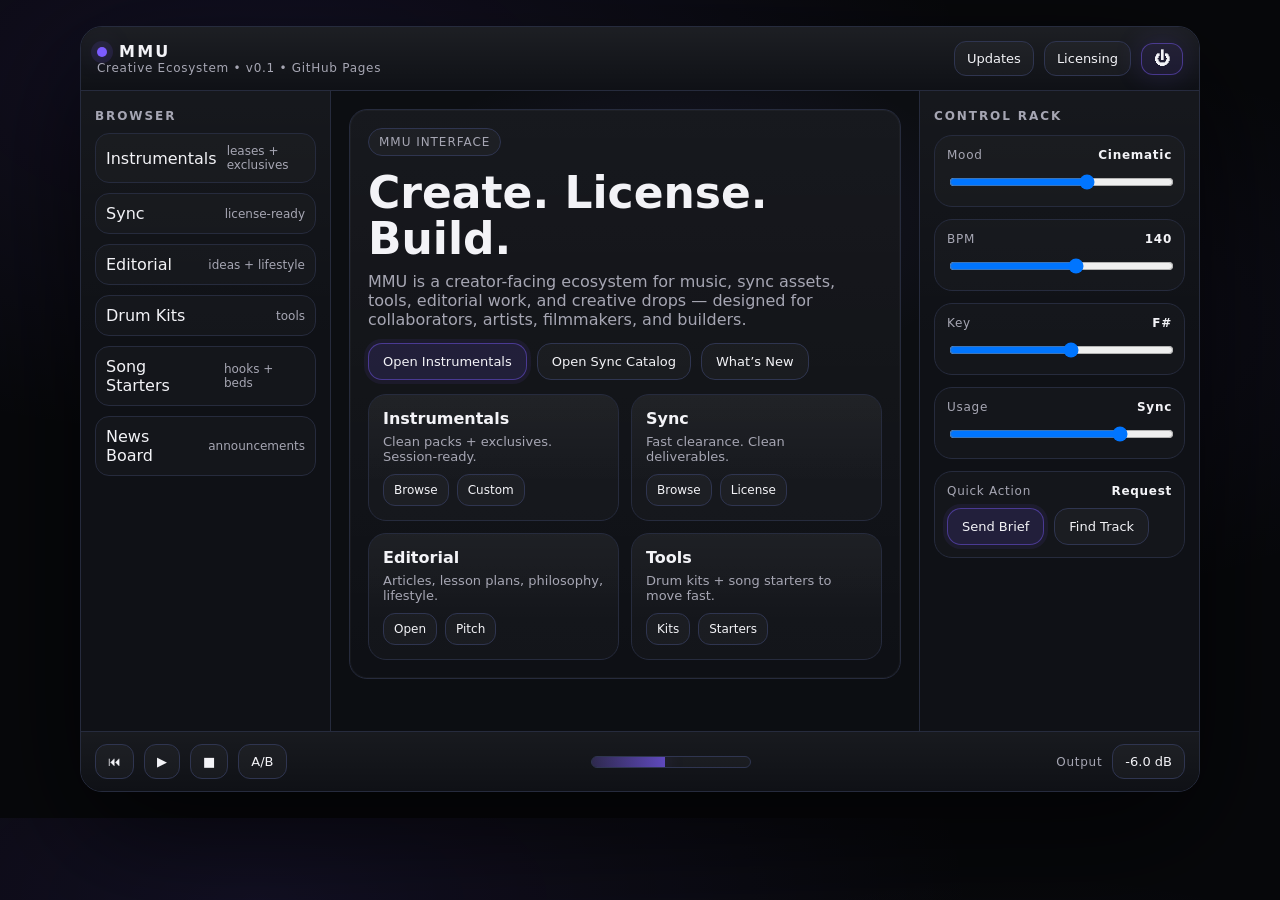
==== index.html @ 358586e0 "Update index.html" ====
<!doctype html>
<html lang="en">
<head>
  <meta charset="utf-8" />
  <meta name="viewport" content="width=device-width, initial-scale=1" />
  <title>MMU — Creative Ecosystem</title>
  <meta name="description" content="MMU: instrumentals, sync-ready assets, editorial, drum kits, song starters, and a live news board." />
  <link rel="stylesheet" href="assets/styles.css?v=2" />
</head>

<body>
  <div class="vst">
    <!-- PLUGIN TOP BAR -->
    <div class="vst-top">
      <div>
        <div class="vst-brand"><span class="dot"></span><span>MMU</span></div>
        <div class="vst-meta">Creative Ecosystem • v0.1 • GitHub Pages</div>
      </div>

      <div class="vst-buttons">
        <a class="vst-btn" href="news.html">Updates</a>
        <a class="vst-btn" href="contact.html">Licensing</a>
        <div class="power">⏻</div>
      </div>
    </div>

    <div class="vst-body">
      <!-- LEFT: PRESET BROWSER -->
      <aside class="browser">
        <h4>Browser</h4>

        <a class="preset" href="instrumentals.html">
          <div>Instrumentals</div><small>leases + exclusives</small>
        </a>

        <a class="preset" href="sync.html">
          <div>Sync</div><small>license-ready</small>
        </a>

        <a class="preset" href="books.html">
          <div>Editorial</div><small>ideas + lifestyle</small>
        </a>

        <a class="preset" href="kits.html">
          <div>Drum Kits</div><small>tools</small>
        </a>

        <a class="preset" href="starters.html">
          <div>Song Starters</div><small>hooks + beds</small>
        </a>

        <a class="preset" href="news.html">
          <div>News Board</div><small>announcements</small>
        </a>
      </aside>

      <!-- CENTER: DISPLAY -->
      <main class="display">
        <div class="screen">
          <div class="kicker-vst">MMU INTERFACE</div>

          <h1>Create. License. Build.</h1>
          <p>
            MMU is a creator-facing ecosystem for music, sync assets, tools, editorial work, and creative drops —
            designed for collaborators, artists, filmmakers, and builders.
          </p>

          <div class="actions">
            <a class="action primary" href="instrumentals.html">Open Instrumentals</a>
            <a class="action" href="sync.html">Open Sync Catalog</a>
            <a class="action" href="news.html">What’s New</a>
          </div>

          <div class="rack">
            <div class="module">
              <h3>Instrumentals</h3>
              <p>Clean packs + exclusives. Session-ready.</p>
              <div class="mini">
                <a href="instrumentals.html">Browse</a>
                <a href="contact.html">Custom</a>
              </div>
            </div>

            <div class="module">
              <h3>Sync</h3>
              <p>Fast clearance. Clean deliverables.</p>
              <div class="mini">
                <a href="sync.html">Browse</a>
                <a href="contact.html">License</a>
              </div>
            </div>

            <div class="module">
              <h3>Editorial</h3>
              <p>Articles, lesson plans, philosophy, lifestyle.</p>
              <div class="mini">
                <a href="books.html">Open</a>
                <a href="contact.html">Pitch</a>
              </div>
            </div>

            <div class="module">
              <h3>Tools</h3>
              <p>Drum kits + song starters to move fast.</p>
              <div class="mini">
                <a href="kits.html">Kits</a>
                <a href="starters.html">Starters</a>
              </div>
            </div>
          </div>
        </div>
      </main>

      <!-- RIGHT: CONTROL RACK -->
      <aside class="controls">
        <h4>Control Rack</h4>

        <div class="control">
          <label><span>Mood</span><span class="readout">Cinematic</span></label>
          <input type="range" min="0" max="100" value="62" />
        </div>

        <div class="control">
          <label><span>BPM</span><span class="readout">140</span></label>
          <input type="range" min="60" max="200" value="140" />
        </div>

        <div class="control">
          <label><span>Key</span><span class="readout">F#</span></label>
          <input type="range" min="0" max="11" value="6" />
        </div>

        <div class="control">
          <label><span>Usage</span><span class="readout">Sync</span></label>
          <input type="range" min="0" max="100" value="78" />
        </div>

        <div class="control">
          <label><span>Quick Action</span><span class="readout">Request</span></label>
          <div style="display:flex; gap:10px; flex-wrap:wrap;">
            <a class="action primary" href="contact.html">Send Brief</a>
            <a class="action" href="sync.html">Find Track</a>
          </div>
        </div>
      </aside>
    </div>

    <!-- TRANSPORT -->
    <div class="transport">
      <div class="left">
        <span class="vst-btn">⏮</span>
        <span class="vst-btn">▶</span>
        <span class="vst-btn">■</span>
        <span class="vst-btn">A/B</span>
      </div>

      <div class="meter"><span></span></div>

      <div class="right">
        <span class="vst-meta">Output</span>
        <span class="vst-btn">-6.0 dB</span>
      </div>
    </div>
  </div>

  <script>
    // optional: nothing required yet
  </script>
</body>
</html>
---- assets/styles.css ----
:root { --bg:#0b0b0f; --card:#12121a; --text:#f3f3f7; --muted:#a6a6b3; --line:#222235; --accent:#7c5cff; }
*{ box-sizing:border-box; }
body{ margin:0; font-family: ui-sans-serif, system-ui, -apple-system, Segoe UI, Roboto, Arial; background:var(--bg); color:var(--text); }
a{ color:inherit; text-decoration:none; }
.wrap{ max-width:1100px; margin:0 auto; padding:22px; }
.nav{ display:flex; align-items:center; justify-content:space-between; gap:16px; position:sticky; top:0; background:rgba(11,11,15,.86); backdrop-filter: blur(10px); border-bottom:1px solid var(--line); z-index:50; }
.brand{ display:flex; align-items:center; gap:12px; font-weight:800; letter-spacing:.12em; }
.brand .dot{ width:10px; height:10px; border-radius:999px; background:var(--accent); box-shadow:0 0 18px rgba(124,92,255,.6); }
.links{ display:flex; flex-wrap:wrap; gap:14px; font-size:14px; color:var(--muted); }
.links a{ padding:10px 10px; border-radius:10px; }
.links a:hover{ background:rgba(255,255,255,.06); color:var(--text); }
.hero{ padding:64px 0 26px; }
.kicker{ color:var(--muted); letter-spacing:.18em; text-transform:uppercase; font-size:12px; }
.h1{ font-size:44px; line-height:1.05; margin:12px 0 10px; }
.sub{ color:var(--muted); font-size:16px; max-width:720px; }
.grid{ display:grid; grid-template-columns:repeat(12,1fr); gap:14px; margin:22px 0 40px; }
.card{ grid-column: span 6; background:var(--card); border:1px solid var(--line); border-radius:18px; padding:18px; }
.card h3{ margin:0 0 8px; font-size:18px; }
.card p{ margin:0 0 12px; color:var(--muted); font-size:14px; }
.btns{ display:flex; gap:10px; flex-wrap:wrap; }
.btn{ display:inline-flex; align-items:center; justify-content:center; padding:10px 12px; border-radius:12px; border:1px solid var(--line); background:rgba(255,255,255,.04); font-size:14px; }
.btn.primary{ background:var(--accent); border-color:transparent; color:white; }
.btn:hover{ filter:brightness(1.05); }
.footer{ border-top:1px solid var(--line); padding:18px 0 40px; color:var(--muted); font-size:13px; }
.badge{ display:inline-flex; gap:8px; align-items:center; padding:6px 10px; border:1px solid var(--line); border-radius:999px; background:rgba(255,255,255,.03); color:var(--muted); font-size:12px; }
@media (max-width:800px){ .card{ grid-column:span 12; } .h1{ font-size:36px; } }
/* ===== MMU: NAV DOCK + INTERACTIVE CARDS (paste at bottom) ===== */

:root{
  --glass: rgba(255,255,255,.06);
  --glass2: rgba(255,255,255,.08);
  --shadow: 0 20px 60px rgba(0,0,0,.45);
}

/* Make hero feel more like a stage */
.hero{
  position: relative;
  padding: 88px 0 54px;
  background:
    radial-gradient(circle at 18% 22%, rgba(124,92,255,0.16), transparent 42%),
    radial-gradient(circle at 84% 68%, rgba(124,92,255,0.10), transparent 52%);
}

/* New top bar */
.topbar{
  position: sticky;
  top: 0;
  z-index: 80;
  background: rgba(11,11,15,.72);
  backdrop-filter: blur(12px);
  border-bottom: 1px solid var(--line);
}

.topbar-inner{
  display:flex;
  align-items:center;
  justify-content:space-between;
  gap: 12px;
  padding: 14px 22px;
  max-width: 1100px;
  margin: 0 auto;
}

.brand-title{
  display:flex;
  align-items:center;
  gap:12px;
  font-weight: 900;
  letter-spacing: .14em;
}

.brand-title small{
  letter-spacing: normal;
  font-weight: 600;
  color: var(--muted);
  margin-left: 10px;
  opacity: .9;
}

.iconbtn{
  display:none;
  align-items:center;
  justify-content:center;
  width: 40px;
  height: 40px;
  border-radius: 12px;
  border: 1px solid var(--line);
  background: rgba(255,255,255,.04);
  cursor: pointer;
}

/* Nav dock (pills) */
.navdock{
  display:flex;
  gap: 10px;
  flex-wrap: wrap;
  align-items: center;
  justify-content: center;
  padding: 12px 22px 16px;
  max-width: 1100px;
  margin: 0 auto;
}

.pill{
  display:inline-flex;
  align-items:center;
  gap:10px;
  padding: 10px 14px;
  border-radius: 999px;
  border: 1px solid var(--line);
  background: rgba(255,255,255,.03);
  color: var(--muted);
  font-size: 14px;
  transition: transform .18s ease, filter .18s ease, background .18s ease, color .18s ease;
  user-select:none;
}

.pill:hover{
  transform: translateY(-1px);
  filter: brightness(1.06);
  background: rgba(255,255,255,.06);
  color: var(--text);
}

.pill.active{
  background: rgba(124,92,255,.18);
  border-color: rgba(124,92,255,.35);
  color: var(--text);
}

/* Mobile drawer */
.drawer{
  display:none;
  position: fixed;
  inset: 0;
  background: rgba(0,0,0,.55);
  z-index: 200;
}

.drawer-panel{
  position:absolute;
  right: 0;
  top: 0;
  height: 100%;
  width: min(420px, 88vw);
  background: rgba(11,11,15,.96);
  border-left: 1px solid var(--line);
  box-shadow: var(--shadow);
  padding: 18px;
  transform: translateX(110%);
  transition: transform .22s ease;
}

.drawer.open .drawer-panel{ transform: translateX(0); }

.drawer h3{ margin: 8px 0 12px; }
.drawer a{
  display:flex;
  align-items:center;
  justify-content:space-between;
  padding: 12px 12px;
  border-radius: 14px;
  border: 1px solid var(--line);
  background: rgba(255,255,255,.03);
  margin-bottom: 10px;
  color: var(--text);
}
.drawer a span{ color: var(--muted); font-size: 13px; }

/* Interactive cards */
.card{
  position: relative;
  overflow: hidden;
  transition: transform .18s ease, border-color .18s ease, filter .18s ease;
}

.card::before{
  content:"";
  position:absolute;
  inset:-2px;
  background: radial-gradient(circle at 20% 20%, rgba(124,92,255,.26), transparent 40%),
              radial-gradient(circle at 80% 70%, rgba(124,92,255,.12), transparent 52%);
  opacity: 0;
  transition: opacity .18s ease;
  pointer-events:none;
}

.card:hover{
  transform: translateY(-4px);
  filter: brightness(1.02);
  border-color: rgba(124,92,255,.22);
}

.card:hover::before{ opacity: 1; }

.card .card-top{
  display:flex;
  align-items:flex-start;
  justify-content:space-between;
  gap: 10px;
}

.chip{
  display:inline-flex;
  align-items:center;
  gap:8px;
  padding: 6px 10px;
  border-radius: 999px;
  border: 1px solid var(--line);
  background: rgba(255,255,255,.03);
  color: var(--muted);
  font-size: 12px;
}

/* Expandable content inside cards */
.more{
  max-height: 0;
  overflow: hidden;
  transition: max-height .22s ease;
}

.card.expanded .more{
  max-height: 240px;
  margin-top: 10px;
}

.more p{ margin: 0 0 12px; color: var(--muted); font-size: 14px; }

/* Click hint */
.card .hint{
  color: var(--muted);
  font-size: 12px;
  margin-top: 6px;
  opacity: .9;
}

/* Make nav responsive */
@media (max-width: 860px){
  .navdock{ display:none; }
  .iconbtn{ display:inline-flex; }
  .drawer{ display:block; }
}
/* ===== MMU VST THEME ===== */
:root{
  --panel:#0f1116;
  --panel2:#0c0e12;
  --steel:#141826;
  --stroke:#262b3d;
  --stroke2:#2f3550;
  --glow: rgba(124,92,255,.35);
  --led: #7c5cff;
  --text:#f3f3f7;
  --muted:#a6a6b3;
}

/* Replace the old "site" feel with plugin feel */
body{
  background: radial-gradient(1200px 600px at 20% 10%, rgba(124,92,255,.10), transparent 60%),
              radial-gradient(900px 500px at 80% 40%, rgba(124,92,255,.06), transparent 55%),
              #07080b;
  color: var(--text);
}

/* VST frame */
.vst{
  max-width: 1120px;
  margin: 26px auto;
  border: 1px solid var(--stroke);
  border-radius: 22px;
  background: linear-gradient(180deg, rgba(255,255,255,.03), transparent 60%) , var(--panel2);
  box-shadow: 0 40px 120px rgba(0,0,0,.65);
  overflow: hidden;
}

/* Top plugin bar */
.vst-top{
  display:flex;
  align-items:center;
  justify-content:space-between;
  gap:14px;
  padding: 14px 16px;
  background: linear-gradient(180deg, rgba(255,255,255,.06), rgba(255,255,255,0)) , var(--panel);
  border-bottom: 1px solid var(--stroke);
}

.vst-brand{
  display:flex;
  align-items:center;
  gap:12px;
  font-weight: 900;
  letter-spacing: .14em;
}
.vst-brand .dot{
  width:10px;height:10px;border-radius:999px;
  background: var(--led);
  box-shadow: 0 0 0 6px rgba(124,92,255,.12), 0 0 26px rgba(124,92,255,.35);
}
.vst-meta{
  color: var(--muted);
  font-size: 12px;
  letter-spacing: .06em;
}

.vst-buttons{
  display:flex; gap:10px; align-items:center;
}
.vst-btn{
  border: 1px solid var(--stroke2);
  background: rgba(255,255,255,.03);
  color: var(--text);
  padding: 9px 12px;
  border-radius: 12px;
  font-size: 13px;
  cursor: pointer;
  user-select:none;
}
.vst-btn:hover{ filter: brightness(1.08); }

.power{
  width: 42px; height: 32px;
  border-radius: 12px;
  border: 1px solid rgba(124,92,255,.45);
  background: rgba(124,92,255,.10);
  box-shadow: 0 0 28px rgba(124,92,255,.18);
  display:flex; align-items:center; justify-content:center;
  font-weight: 900;
}

/* Layout */
.vst-body{
  display:grid;
  grid-template-columns: 250px 1fr 280px;
  min-height: 640px;
}

/* Left preset browser */
.browser{
  background: linear-gradient(180deg, rgba(255,255,255,.03), transparent 40%), var(--panel);
  border-right: 1px solid var(--stroke);
  padding: 14px;
}
.browser h4{
  margin: 4px 0 10px;
  font-size: 12px;
  letter-spacing: .16em;
  text-transform: uppercase;
  color: var(--muted);
}
.preset{
  display:flex;
  align-items:center;
  justify-content:space-between;
  gap:10px;
  padding: 10px 10px;
  border-radius: 14px;
  border: 1px solid var(--stroke);
  background: rgba(255,255,255,.02);
  color: var(--text);
  margin-bottom: 10px;
}
.preset:hover{
  border-color: rgba(124,92,255,.30);
  box-shadow: 0 0 0 4px rgba(124,92,255,.08);
}
.preset small{ color: var(--muted); font-size: 12px; }

/* Center display */
.display{
  padding: 18px 18px 8px;
  background:
    radial-gradient(500px 280px at 60% 20%, rgba(124,92,255,.10), transparent 60%),
    var(--panel2);
}
.screen{
  border: 1px solid var(--stroke);
  border-radius: 18px;
  background: linear-gradient(180deg, rgba(255,255,255,.05), rgba(255,255,255,.01)) , #0b0d12;
  padding: 18px;
  box-shadow: inset 0 0 0 1px rgba(255,255,255,.03);
}
.kicker-vst{
  display:inline-flex;
  align-items:center;
  gap:10px;
  padding: 6px 10px;
  border-radius: 999px;
  border: 1px solid var(--stroke2);
  background: rgba(255,255,255,.03);
  color: var(--muted);
  font-size: 12px;
  letter-spacing: .08em;
  text-transform: uppercase;
}
.screen h1{
  margin: 14px 0 10px;
  font-size: 44px;
  line-height: 1.05;
}
.screen p{
  margin: 0 0 14px;
  color: var(--muted);
  max-width: 60ch;
}
.actions{
  display:flex; gap:10px; flex-wrap:wrap;
}
.action{
  display:inline-flex;
  align-items:center;
  gap:10px;
  padding: 10px 14px;
  border-radius: 14px;
  border: 1px solid var(--stroke2);
  background: rgba(255,255,255,.03);
  color: var(--text);
  font-size: 13px;
}
.action.primary{
  border-color: rgba(124,92,255,.45);
  background: rgba(124,92,255,.14);
  box-shadow: 0 0 0 4px rgba(124,92,255,.08);
}
.action:hover{ filter: brightness(1.08); }

/* Module rack (replaces old cards) */
.rack{
  display:grid;
  grid-template-columns: 1fr 1fr;
  gap: 12px;
  margin-top: 14px;
}
.module{
  border: 1px solid var(--stroke);
  border-radius: 18px;
  padding: 14px;
  background: linear-gradient(180deg, rgba(255,255,255,.04), transparent 70%), rgba(255,255,255,.02);
  transition: transform .16s ease, border-color .16s ease;
}
.module:hover{
  transform: translateY(-2px);
  border-color: rgba(124,92,255,.28);
}
.module h3{ margin:0 0 6px; font-size: 16px; }
.module p{ margin:0 0 10px; color: var(--muted); font-size: 13px; }
.module .mini{
  display:flex; gap:8px; flex-wrap:wrap;
}
.mini a{
  padding: 8px 10px;
  border-radius: 12px;
  border: 1px solid var(--stroke2);
  background: rgba(255,255,255,.03);
  color: var(--text);
  font-size: 12px;
}

/* Right control rack */
.controls{
  background: linear-gradient(180deg, rgba(255,255,255,.03), transparent 40%), var(--panel);
  border-left: 1px solid var(--stroke);
  padding: 14px;
}
.controls h4{
  margin: 4px 0 12px;
  font-size: 12px;
  letter-spacing: .16em;
  text-transform: uppercase;
  color: var(--muted);
}
.control{
  border: 1px solid var(--stroke);
  background: rgba(255,255,255,.02);
  border-radius: 18px;
  padding: 12px;
  margin-bottom: 12px;
}
.control label{
  display:flex;
  justify-content:space-between;
  align-items:center;
  gap:10px;
  color: var(--muted);
  font-size: 12px;
  letter-spacing: .06em;
  margin-bottom: 10px;
}
.control input[type="range"]{
  width: 100%;
}
.readout{
  color: var(--text);
  font-weight: 800;
}

/* Bottom transport */
.transport{
  display:flex;
  align-items:center;
  justify-content:space-between;
  gap:12px;
  padding: 12px 14px;
  border-top: 1px solid var(--stroke);
  background: linear-gradient(180deg, rgba(255,255,255,.04), rgba(255,255,255,0)), var(--panel);
}
.transport .left,
.transport .right{
  display:flex; gap:10px; align-items:center;
}
.meter{
  width: 160px;
  height: 12px;
  border-radius: 999px;
  border: 1px solid var(--stroke2);
  background: rgba(255,255,255,.03);
  overflow:hidden;
}
.meter > span{
  display:block;
  height:100%;
  width: 46%;
  background: linear-gradient(90deg, rgba(124,92,255,.2), rgba(124,92,255,.7));
  box-shadow: 0 0 20px rgba(124,92,255,.25);
  animation: meterPulse 2.2s ease-in-out infinite;
}
@keyframes meterPulse{
  0%,100%{ width: 30%; opacity:.75; }
  50%{ width: 68%; opacity:1; }
}

/* Mobile */
@media (max-width: 980px){
  .vst-body{ grid-template-columns: 1fr; }
  .browser{ border-right:none; border-bottom:1px solid var(--stroke); }
  .controls{ border-left:none; border-top:1px solid var(--stroke); }
  .rack{ grid-template-columns: 1fr; }
  .screen h1{ font-size: 34px; }
}
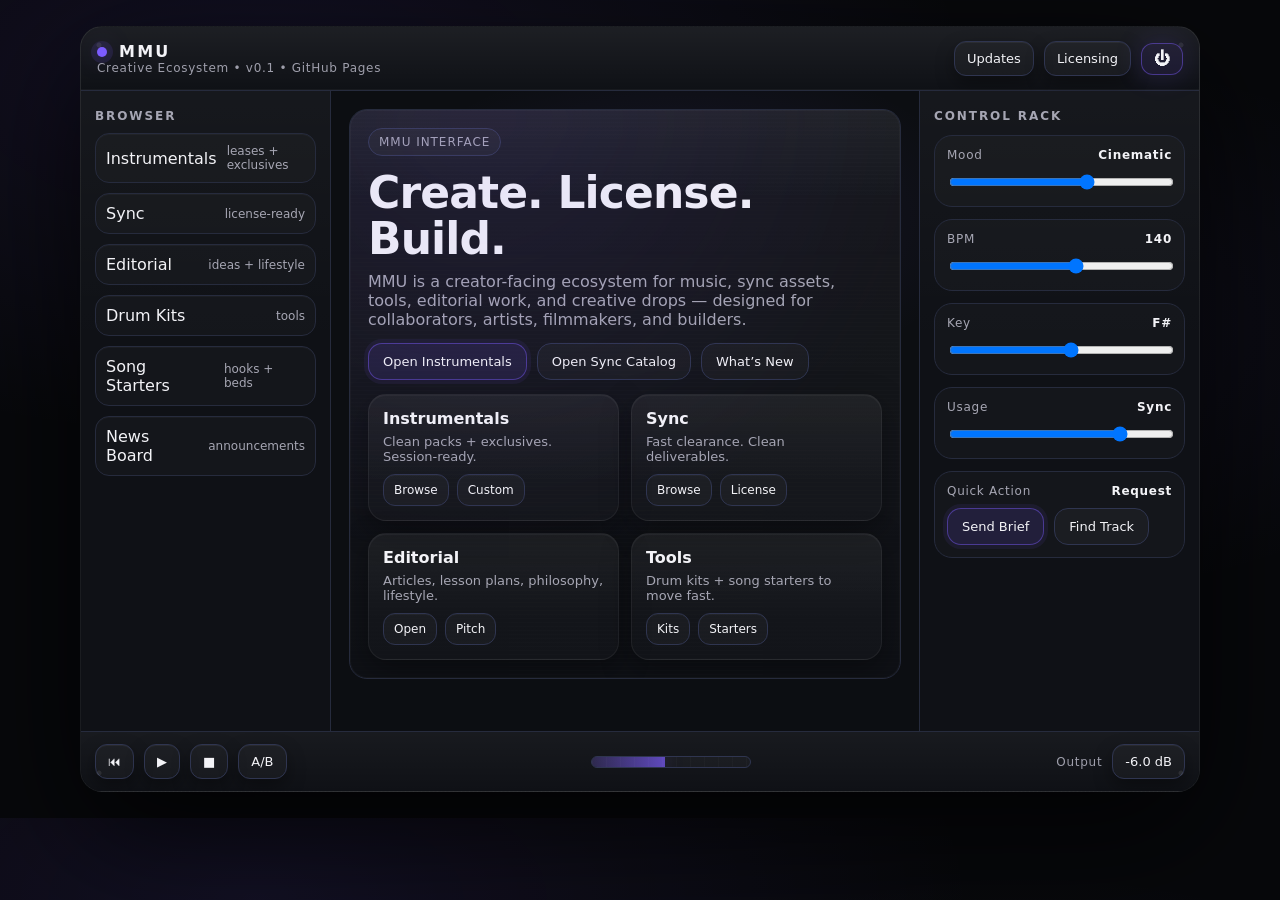
==== commit 4654e418: "Update index.html" ====
--- a/index.html
+++ b/index.html
@@ -5,7 +5,7 @@
   <meta name="viewport" content="width=device-width, initial-scale=1" />
   <title>MMU — Creative Ecosystem</title>
   <meta name="description" content="MMU: instrumentals, sync-ready assets, editorial, drum kits, song starters, and a live news board." />
-  <link rel="stylesheet" href="assets/styles.css?v=2" />
+ <link rel="stylesheet" href="assets/styles.css?v=3" />
 </head>
 
 <body>
--- a/assets/styles.css
+++ b/assets/styles.css
@@ -535,3 +535,120 @@
   .rack{ grid-template-columns: 1fr; }
   .screen h1{ font-size: 34px; }
 }
+/* ===== VST REALISM UPGRADE ===== */
+
+/* Subtle brushed/painted metal noise using layered gradients (no images) */
+.vst{
+  background:
+    linear-gradient(180deg, rgba(255,255,255,.06), rgba(255,255,255,0) 40%),
+    radial-gradient(1400px 800px at 50% 0%, rgba(255,255,255,.05), transparent 55%),
+    repeating-linear-gradient(90deg, rgba(255,255,255,.02) 0 1px, rgba(0,0,0,0) 1px 4px),
+    var(--panel2);
+  border: 1px solid rgba(255,255,255,.06);
+  box-shadow:
+    0 40px 120px rgba(0,0,0,.70),
+    inset 0 1px 0 rgba(255,255,255,.06);
+}
+
+/* Add “screws” to corners */
+.vst::before{
+  content:"";
+  position:absolute;
+  inset: 0;
+  pointer-events:none;
+  background:
+    radial-gradient(circle at 18px 18px, rgba(255,255,255,.25) 0 2px, rgba(0,0,0,0) 3px),
+    radial-gradient(circle at calc(100% - 18px) 18px, rgba(255,255,255,.25) 0 2px, rgba(0,0,0,0) 3px),
+    radial-gradient(circle at 18px calc(100% - 18px), rgba(255,255,255,.25) 0 2px, rgba(0,0,0,0) 3px),
+    radial-gradient(circle at calc(100% - 18px) calc(100% - 18px), rgba(255,255,255,.25) 0 2px, rgba(0,0,0,0) 3px);
+  opacity:.35;
+}
+.vst{ position:relative; }
+
+/* Top bar feels like hardware */
+.vst-top{
+  box-shadow: inset 0 -1px 0 rgba(255,255,255,.04);
+}
+.power{
+  position: relative;
+}
+.power::after{
+  content:"";
+  position:absolute;
+  inset: -6px;
+  border-radius: 14px;
+  background: radial-gradient(circle, rgba(124,92,255,.20), transparent 60%);
+  filter: blur(10px);
+  opacity:.9;
+  z-index:-1;
+}
+
+/* Preset browser: make items feel like a real browser list */
+.preset{
+  box-shadow: inset 0 1px 0 rgba(255,255,255,.03);
+}
+.preset:active{ transform: translateY(1px); }
+
+/* Screen glass + scanline vibe */
+.screen{
+  position: relative;
+  overflow:hidden;
+}
+.screen::before{
+  content:"";
+  position:absolute;
+  inset:0;
+  pointer-events:none;
+  background:
+    linear-gradient(180deg, rgba(255,255,255,.08), rgba(255,255,255,0) 18%),
+    repeating-linear-gradient(180deg, rgba(255,255,255,.015) 0 1px, rgba(0,0,0,0) 1px 4px);
+  opacity:.55;
+}
+.screen::after{
+  content:"";
+  position:absolute;
+  inset:-80px;
+  pointer-events:none;
+  background: radial-gradient(circle at 30% 10%, rgba(124,92,255,.20), transparent 55%);
+  filter: blur(40px);
+  opacity:.55;
+}
+
+/* Module units like rack hardware */
+.module{
+  border: 1px solid rgba(255,255,255,.06);
+  box-shadow:
+    inset 0 1px 0 rgba(255,255,255,.04),
+    0 10px 30px rgba(0,0,0,.35);
+}
+.module .mini a{
+  box-shadow: inset 0 1px 0 rgba(255,255,255,.03);
+}
+.module .mini a:hover{
+  border-color: rgba(124,92,255,.35);
+}
+
+/* Transport buttons: more tactile */
+.vst-btn{
+  box-shadow:
+    inset 0 1px 0 rgba(255,255,255,.05),
+    0 8px 18px rgba(0,0,0,.35);
+}
+.vst-btn:active{ transform: translateY(1px); }
+
+/* Meter: add ticks */
+.meter{
+  position:relative;
+}
+.meter::before{
+  content:"";
+  position:absolute;
+  inset:0;
+  background: repeating-linear-gradient(90deg, rgba(255,255,255,.10) 0 1px, rgba(0,0,0,0) 1px 14px);
+  opacity:.20;
+  pointer-events:none;
+}
+
+/* Make the whole thing feel “UI crisp” */
+.screen h1{ letter-spacing: -0.02em; }
+.vst-meta{ opacity:.95; }
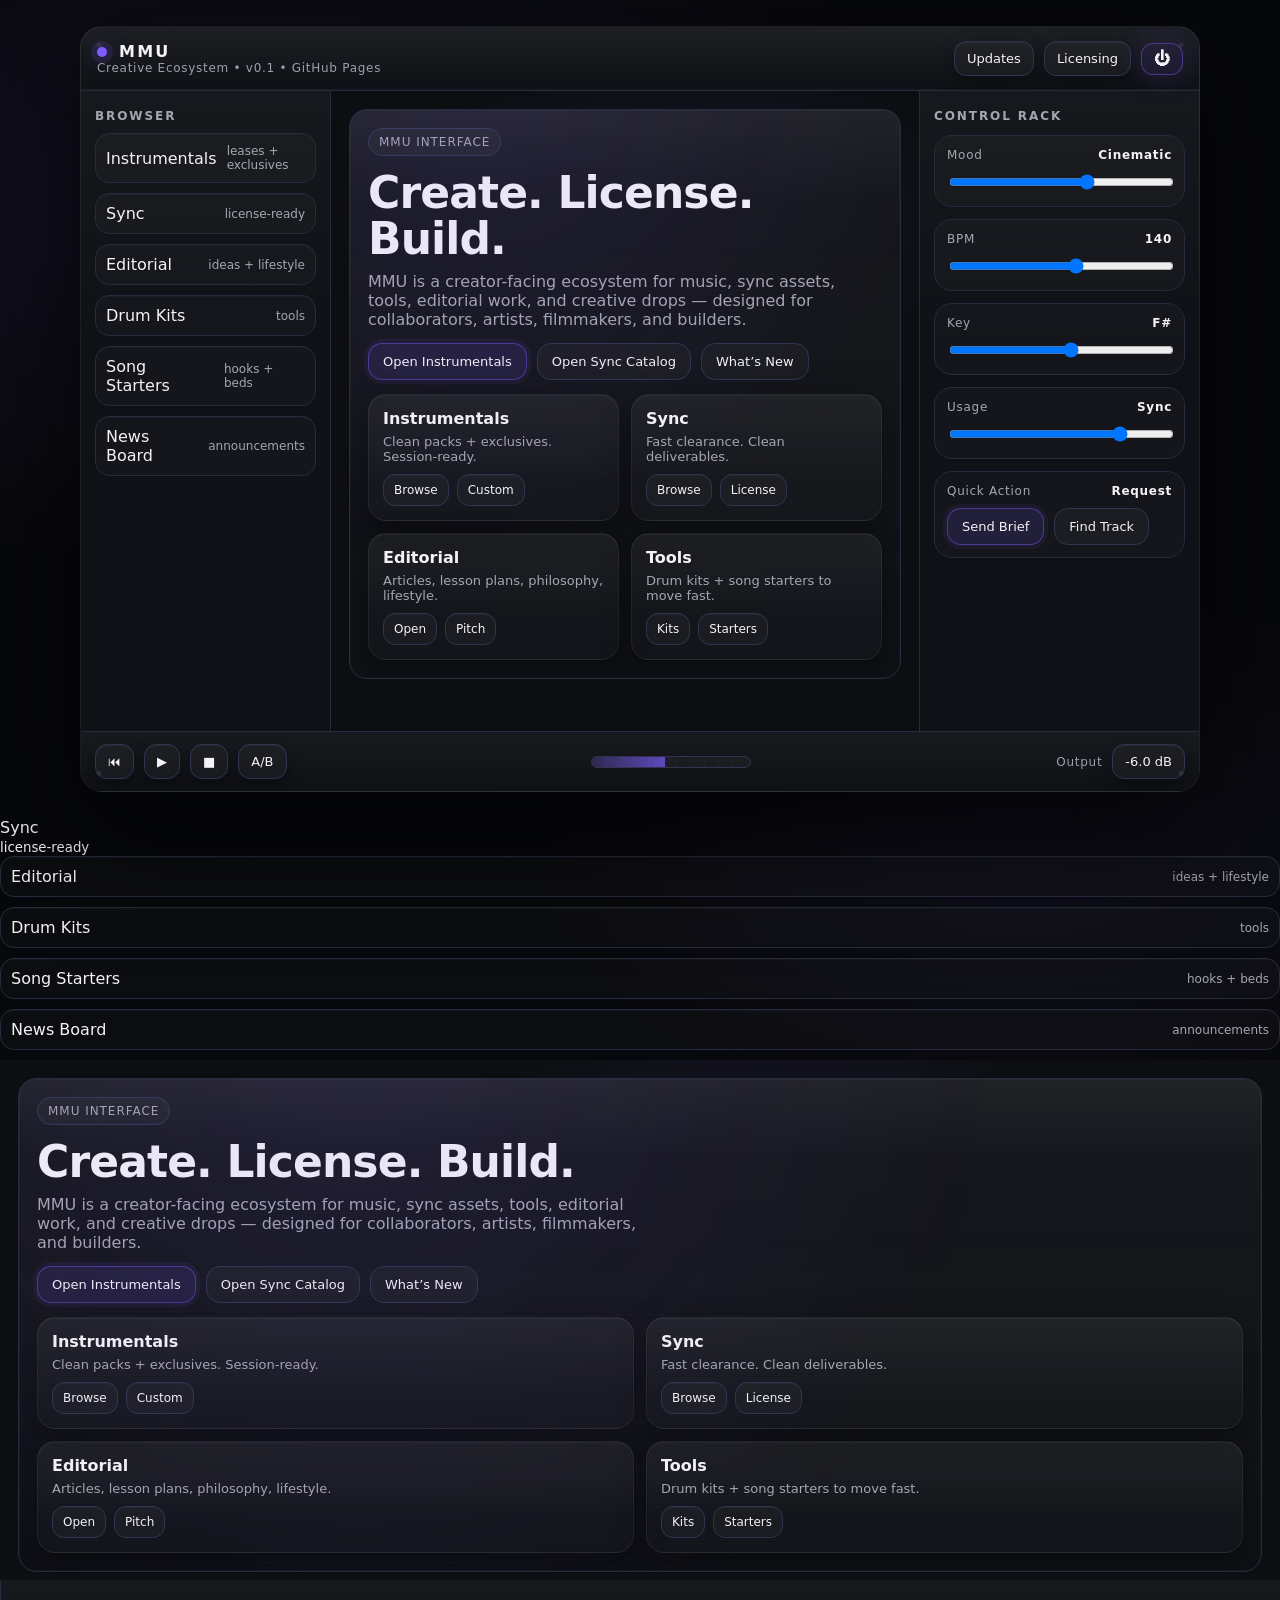
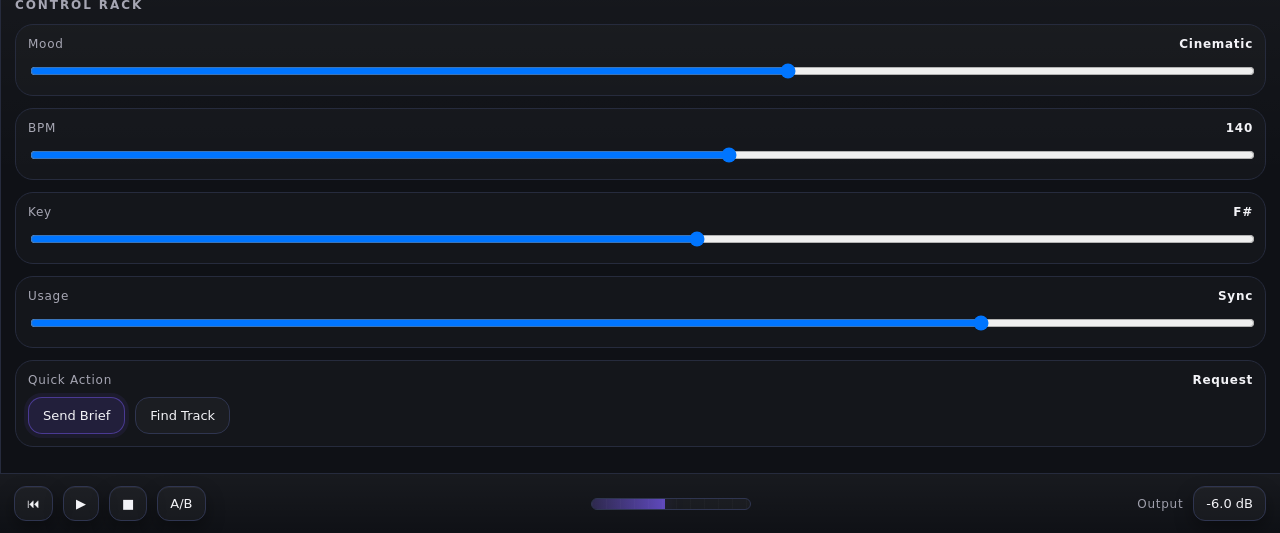
==== commit f0d432ff: "Update index.html" ====
--- a/index.html
+++ b/index.html
@@ -5,7 +5,7 @@
   <meta name="viewport" content="width=device-width, initial-scale=1" />
   <title>MMU — Creative Ecosystem</title>
   <meta name="description" content="MMU: instrumentals, sync-ready assets, editorial, drum kits, song starters, and a live news board." />
- <link rel="stylesheet" href="assets/styles.css?v=3" />
+  <link rel="stylesheet" href="assets/styles.css?v=4" />
 </head>
 
 <body>
@@ -20,7 +20,7 @@
       <div class="vst-buttons">
         <a class="vst-btn" href="news.html">Updates</a>
         <a class="vst-btn" href="contact.html">Licensing</a>
-        <div class="power">⏻</div>
+        <div class="power" title="Power">⏻</div>
       </div>
     </div>
 
@@ -162,6 +162,135 @@
       </div>
     </div>
   </div>
+</body>
+</html>          <div>Sync</div><small>license-ready</small>
+        </a>
+
+        <a class="preset" href="books.html">
+          <div>Editorial</div><small>ideas + lifestyle</small>
+        </a>
+
+        <a class="preset" href="kits.html">
+          <div>Drum Kits</div><small>tools</small>
+        </a>
+
+        <a class="preset" href="starters.html">
+          <div>Song Starters</div><small>hooks + beds</small>
+        </a>
+
+        <a class="preset" href="news.html">
+          <div>News Board</div><small>announcements</small>
+        </a>
+      </aside>
+
+      <!-- CENTER: DISPLAY -->
+      <main class="display">
+        <div class="screen">
+          <div class="kicker-vst">MMU INTERFACE</div>
+
+          <h1>Create. License. Build.</h1>
+          <p>
+            MMU is a creator-facing ecosystem for music, sync assets, tools, editorial work, and creative drops —
+            designed for collaborators, artists, filmmakers, and builders.
+          </p>
+
+          <div class="actions">
+            <a class="action primary" href="instrumentals.html">Open Instrumentals</a>
+            <a class="action" href="sync.html">Open Sync Catalog</a>
+            <a class="action" href="news.html">What’s New</a>
+          </div>
+
+          <div class="rack">
+            <div class="module">
+              <h3>Instrumentals</h3>
+              <p>Clean packs + exclusives. Session-ready.</p>
+              <div class="mini">
+                <a href="instrumentals.html">Browse</a>
+                <a href="contact.html">Custom</a>
+              </div>
+            </div>
+
+            <div class="module">
+              <h3>Sync</h3>
+              <p>Fast clearance. Clean deliverables.</p>
+              <div class="mini">
+                <a href="sync.html">Browse</a>
+                <a href="contact.html">License</a>
+              </div>
+            </div>
+
+            <div class="module">
+              <h3>Editorial</h3>
+              <p>Articles, lesson plans, philosophy, lifestyle.</p>
+              <div class="mini">
+                <a href="books.html">Open</a>
+                <a href="contact.html">Pitch</a>
+              </div>
+            </div>
+
+            <div class="module">
+              <h3>Tools</h3>
+              <p>Drum kits + song starters to move fast.</p>
+              <div class="mini">
+                <a href="kits.html">Kits</a>
+                <a href="starters.html">Starters</a>
+              </div>
+            </div>
+          </div>
+        </div>
+      </main>
+
+      <!-- RIGHT: CONTROL RACK -->
+      <aside class="controls">
+        <h4>Control Rack</h4>
+
+        <div class="control">
+          <label><span>Mood</span><span class="readout">Cinematic</span></label>
+          <input type="range" min="0" max="100" value="62" />
+        </div>
+
+        <div class="control">
+          <label><span>BPM</span><span class="readout">140</span></label>
+          <input type="range" min="60" max="200" value="140" />
+        </div>
+
+        <div class="control">
+          <label><span>Key</span><span class="readout">F#</span></label>
+          <input type="range" min="0" max="11" value="6" />
+        </div>
+
+        <div class="control">
+          <label><span>Usage</span><span class="readout">Sync</span></label>
+          <input type="range" min="0" max="100" value="78" />
+        </div>
+
+        <div class="control">
+          <label><span>Quick Action</span><span class="readout">Request</span></label>
+          <div style="display:flex; gap:10px; flex-wrap:wrap;">
+            <a class="action primary" href="contact.html">Send Brief</a>
+            <a class="action" href="sync.html">Find Track</a>
+          </div>
+        </div>
+      </aside>
+    </div>
+
+    <!-- TRANSPORT -->
+    <div class="transport">
+      <div class="left">
+        <span class="vst-btn">⏮</span>
+        <span class="vst-btn">▶</span>
+        <span class="vst-btn">■</span>
+        <span class="vst-btn">A/B</span>
+      </div>
+
+      <div class="meter"><span></span></div>
+
+      <div class="right">
+        <span class="vst-meta">Output</span>
+        <span class="vst-btn">-6.0 dB</span>
+      </div>
+    </div>
+  </div>
 
   <script>
     // optional: nothing required yet
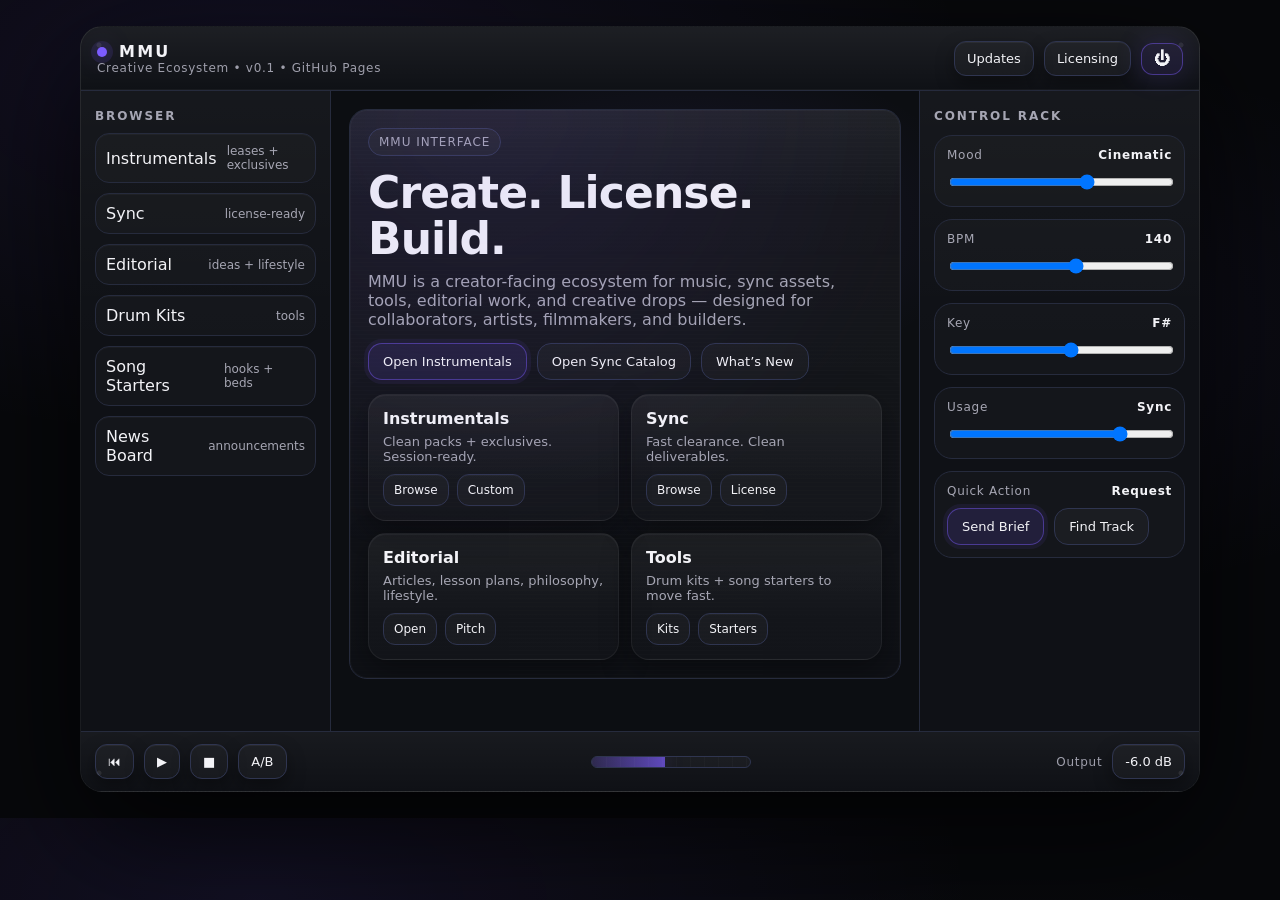
==== commit dea905ba: "Update index.html" ====
--- a/index.html
+++ b/index.html
@@ -1,4 +1,4 @@
-<!doctype html>
+  <!doctype html>
 <html lang="en">
 <head>
   <meta charset="utf-8" />
@@ -163,137 +163,4 @@
     </div>
   </div>
 </body>
-</html>          <div>Sync</div><small>license-ready</small>
-        </a>
-
-        <a class="preset" href="books.html">
-          <div>Editorial</div><small>ideas + lifestyle</small>
-        </a>
-
-        <a class="preset" href="kits.html">
-          <div>Drum Kits</div><small>tools</small>
-        </a>
-
-        <a class="preset" href="starters.html">
-          <div>Song Starters</div><small>hooks + beds</small>
-        </a>
-
-        <a class="preset" href="news.html">
-          <div>News Board</div><small>announcements</small>
-        </a>
-      </aside>
-
-      <!-- CENTER: DISPLAY -->
-      <main class="display">
-        <div class="screen">
-          <div class="kicker-vst">MMU INTERFACE</div>
-
-          <h1>Create. License. Build.</h1>
-          <p>
-            MMU is a creator-facing ecosystem for music, sync assets, tools, editorial work, and creative drops —
-            designed for collaborators, artists, filmmakers, and builders.
-          </p>
-
-          <div class="actions">
-            <a class="action primary" href="instrumentals.html">Open Instrumentals</a>
-            <a class="action" href="sync.html">Open Sync Catalog</a>
-            <a class="action" href="news.html">What’s New</a>
-          </div>
-
-          <div class="rack">
-            <div class="module">
-              <h3>Instrumentals</h3>
-              <p>Clean packs + exclusives. Session-ready.</p>
-              <div class="mini">
-                <a href="instrumentals.html">Browse</a>
-                <a href="contact.html">Custom</a>
-              </div>
-            </div>
-
-            <div class="module">
-              <h3>Sync</h3>
-              <p>Fast clearance. Clean deliverables.</p>
-              <div class="mini">
-                <a href="sync.html">Browse</a>
-                <a href="contact.html">License</a>
-              </div>
-            </div>
-
-            <div class="module">
-              <h3>Editorial</h3>
-              <p>Articles, lesson plans, philosophy, lifestyle.</p>
-              <div class="mini">
-                <a href="books.html">Open</a>
-                <a href="contact.html">Pitch</a>
-              </div>
-            </div>
-
-            <div class="module">
-              <h3>Tools</h3>
-              <p>Drum kits + song starters to move fast.</p>
-              <div class="mini">
-                <a href="kits.html">Kits</a>
-                <a href="starters.html">Starters</a>
-              </div>
-            </div>
-          </div>
-        </div>
-      </main>
-
-      <!-- RIGHT: CONTROL RACK -->
-      <aside class="controls">
-        <h4>Control Rack</h4>
-
-        <div class="control">
-          <label><span>Mood</span><span class="readout">Cinematic</span></label>
-          <input type="range" min="0" max="100" value="62" />
-        </div>
-
-        <div class="control">
-          <label><span>BPM</span><span class="readout">140</span></label>
-          <input type="range" min="60" max="200" value="140" />
-        </div>
-
-        <div class="control">
-          <label><span>Key</span><span class="readout">F#</span></label>
-          <input type="range" min="0" max="11" value="6" />
-        </div>
-
-        <div class="control">
-          <label><span>Usage</span><span class="readout">Sync</span></label>
-          <input type="range" min="0" max="100" value="78" />
-        </div>
-
-        <div class="control">
-          <label><span>Quick Action</span><span class="readout">Request</span></label>
-          <div style="display:flex; gap:10px; flex-wrap:wrap;">
-            <a class="action primary" href="contact.html">Send Brief</a>
-            <a class="action" href="sync.html">Find Track</a>
-          </div>
-        </div>
-      </aside>
-    </div>
-
-    <!-- TRANSPORT -->
-    <div class="transport">
-      <div class="left">
-        <span class="vst-btn">⏮</span>
-        <span class="vst-btn">▶</span>
-        <span class="vst-btn">■</span>
-        <span class="vst-btn">A/B</span>
-      </div>
-
-      <div class="meter"><span></span></div>
-
-      <div class="right">
-        <span class="vst-meta">Output</span>
-        <span class="vst-btn">-6.0 dB</span>
-      </div>
-    </div>
-  </div>
-
-  <script>
-    // optional: nothing required yet
-  </script>
-</body>
 </html>
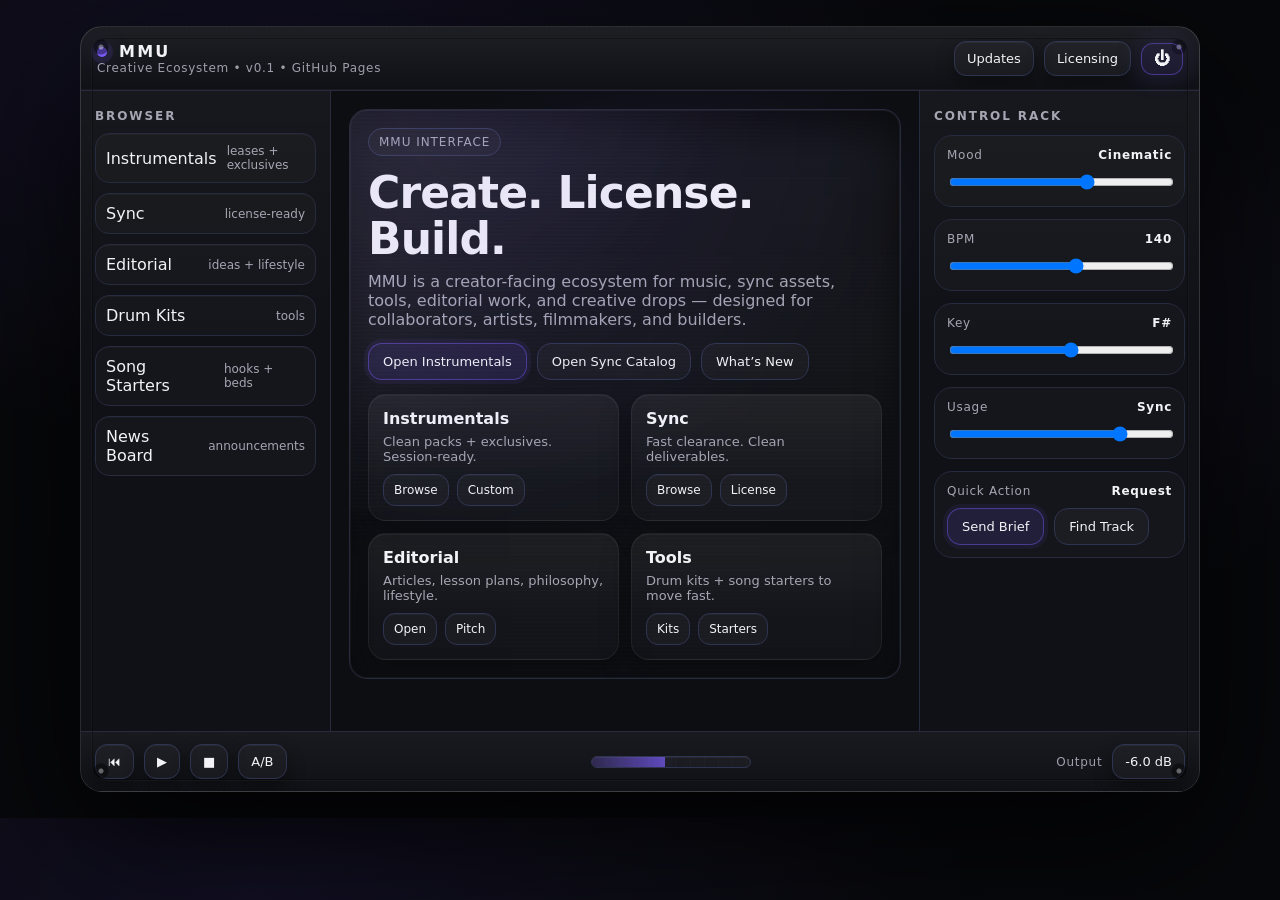
==== commit e21a00a6: "Update index.html" ====
--- a/index.html
+++ b/index.html
@@ -5,7 +5,7 @@
   <meta name="viewport" content="width=device-width, initial-scale=1" />
   <title>MMU — Creative Ecosystem</title>
   <meta name="description" content="MMU: instrumentals, sync-ready assets, editorial, drum kits, song starters, and a live news board." />
-  <link rel="stylesheet" href="assets/styles.css?v=4" />
+  <link rel="stylesheet" href="assets/styles.css?v=5" />
 </head>
 
 <body>
--- a/assets/styles.css
+++ b/assets/styles.css
@@ -652,3 +652,87 @@
 /* Make the whole thing feel “UI crisp” */
 .screen h1{ letter-spacing: -0.02em; }
 .vst-meta{ opacity:.95; }
+/* ===== VST REALISM UPGRADE (MUST BE LAST IN FILE) ===== */
+.vst{
+  position: relative;
+  overflow: hidden;
+
+  border: 1px solid rgba(255,255,255,.12);
+  box-shadow:
+    0 45px 140px rgba(0,0,0,.78),
+    inset 0 1px 0 rgba(255,255,255,.10),
+    inset 0 -1px 0 rgba(0,0,0,.60);
+
+  background:
+    repeating-linear-gradient(90deg, rgba(255,255,255,.03) 0 1px, rgba(0,0,0,0) 1px 5px),
+    linear-gradient(180deg, rgba(255,255,255,.08), rgba(255,255,255,0) 45%),
+    var(--panel2);
+}
+
+/* visible corner screws */
+.vst::before{
+  content:"";
+  position:absolute;
+  inset:0;
+  pointer-events:none;
+  opacity:.65;
+  background:
+    radial-gradient(circle at 20px 20px, rgba(255,255,255,.55) 0 2px, transparent 3px),
+    radial-gradient(circle at 20px 20px, rgba(0,0,0,.65) 0 7px, transparent 8px),
+
+    radial-gradient(circle at calc(100% - 20px) 20px, rgba(255,255,255,.55) 0 2px, transparent 3px),
+    radial-gradient(circle at calc(100% - 20px) 20px, rgba(0,0,0,.65) 0 7px, transparent 8px),
+
+    radial-gradient(circle at 20px calc(100% - 20px), rgba(255,255,255,.55) 0 2px, transparent 3px),
+    radial-gradient(circle at 20px calc(100% - 20px), rgba(0,0,0,.65) 0 7px, transparent 8px),
+
+    radial-gradient(circle at calc(100% - 20px) calc(100% - 20px), rgba(255,255,255,.55) 0 2px, transparent 3px),
+    radial-gradient(circle at calc(100% - 20px) calc(100% - 20px), rgba(0,0,0,.65) 0 7px, transparent 8px);
+}
+
+/* inner lip bevel */
+.vst::after{
+  content:"";
+  position:absolute;
+  inset:10px;
+  border-radius:16px;
+  pointer-events:none;
+  box-shadow:
+    inset 0 0 0 1px rgba(255,255,255,.06),
+    inset 0 0 0 2px rgba(0,0,0,.35);
+  opacity:.9;
+}
+
+/* glass screen */
+.screen{
+  position: relative;
+  overflow:hidden;
+  box-shadow:
+    inset 0 0 0 1px rgba(255,255,255,.05),
+    inset 0 18px 40px rgba(0,0,0,.55);
+}
+
+.screen::before{
+  content:"";
+  position:absolute;
+  inset:0;
+  pointer-events:none;
+  background:
+    linear-gradient(135deg, rgba(255,255,255,.12), rgba(255,255,255,0) 40%),
+    repeating-linear-gradient(180deg, rgba(255,255,255,.02) 0 1px, transparent 1px 4px);
+  opacity:.55;
+}
+
+/* meter ticks */
+.meter{
+  position:relative;
+  box-shadow: inset 0 1px 0 rgba(255,255,255,.06);
+}
+.meter::before{
+  content:"";
+  position:absolute;
+  inset:0;
+  background: repeating-linear-gradient(90deg, rgba(255,255,255,.10) 0 1px, transparent 1px 14px);
+  opacity:.20;
+  pointer-events:none;
+}
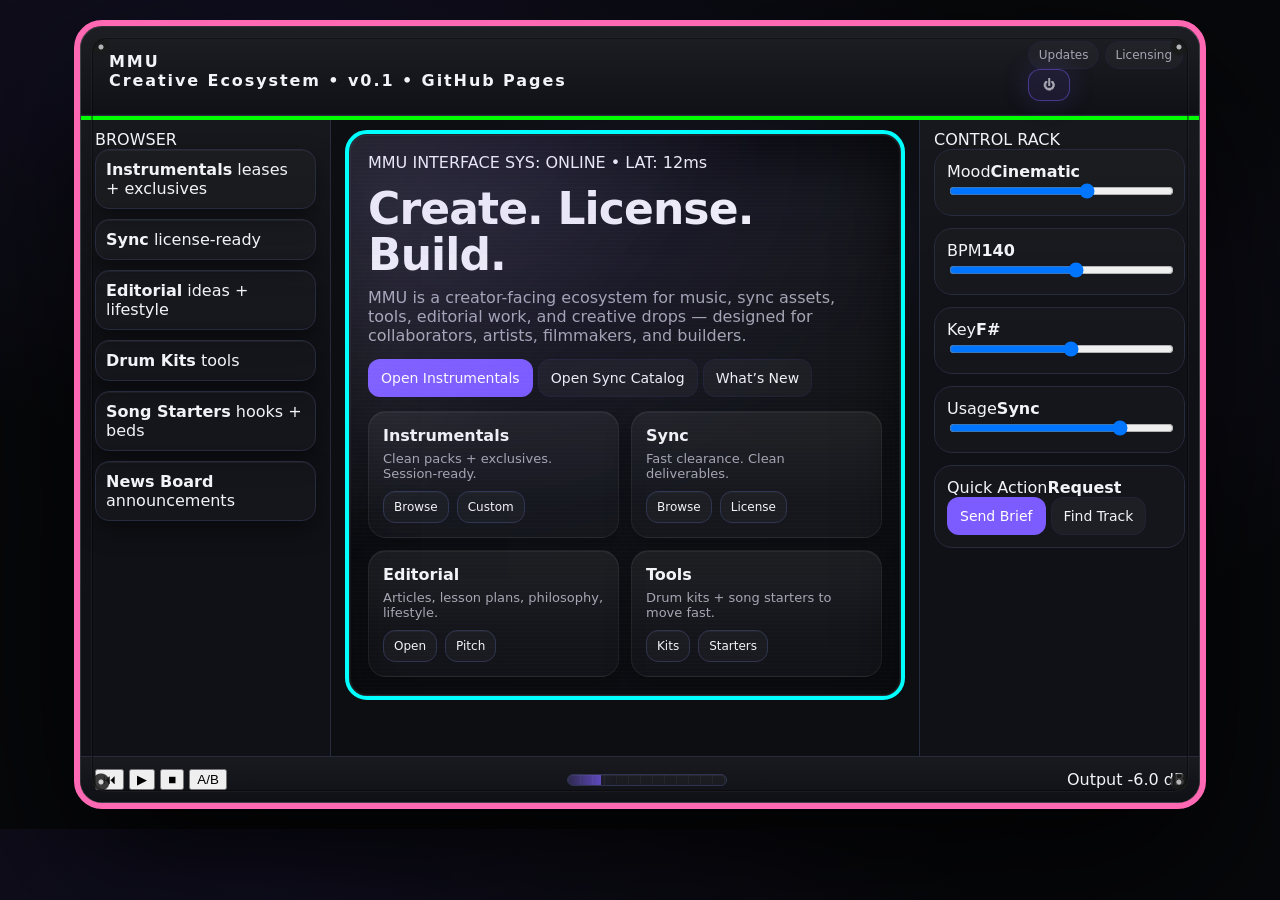
==== commit 6bd2fd60: "Update index.html" ====
--- a/index.html
+++ b/index.html
@@ -1,166 +1,236 @@
-  <!doctype html>
+<!doctype html>
 <html lang="en">
 <head>
   <meta charset="utf-8" />
   <meta name="viewport" content="width=device-width, initial-scale=1" />
   <title>MMU — Creative Ecosystem</title>
   <meta name="description" content="MMU: instrumentals, sync-ready assets, editorial, drum kits, song starters, and a live news board." />
-  <link rel="stylesheet" href="assets/styles.css?v=5" />
+  <link rel="stylesheet" href="assets/styles.css?v=100" />
 </head>
 
 <body>
-  <div class="vst">
-    <!-- PLUGIN TOP BAR -->
-    <div class="vst-top">
-      <div>
-        <div class="vst-brand"><span class="dot"></span><span>MMU</span></div>
-        <div class="vst-meta">Creative Ecosystem • v0.1 • GitHub Pages</div>
+  <div class="page">
+    <div class="vst" role="application" aria-label="MMU plugin interface">
+
+      <!-- TOP BAR -->
+      <header class="vst-top">
+        <div class="brand">
+          <div class="brandmark" aria-hidden="true"></div>
+          <div class="brandtext">
+            <div class="name">MMU</div>
+            <div class="meta">Creative Ecosystem • v0.1 • GitHub Pages</div>
+          </div>
+        </div>
+
+        <nav class="top-actions" aria-label="Top actions">
+          <a class="chip" href="news.html">Updates</a>
+          <a class="chip" href="contact.html">Licensing</a>
+          <button class="chip power" type="button" aria-label="Power">⏻</button>
+        </nav>
+      </header>
+
+      <!-- BODY -->
+      <div class="vst-body">
+
+        <!-- LEFT: BROWSER -->
+        <aside class="browser">
+          <div class="panel-title">BROWSER</div>
+
+          <a class="preset" href="instrumentals.html">
+            <div class="row">
+              <strong>Instrumentals</strong>
+              <span class="tag">leases + exclusives</span>
+            </div>
+          </a>
+
+          <a class="preset" href="sync.html">
+            <div class="row">
+              <strong>Sync</strong>
+              <span class="tag">license-ready</span>
+            </div>
+          </a>
+
+          <a class="preset" href="books.html">
+            <div class="row">
+              <strong>Editorial</strong>
+              <span class="tag">ideas + lifestyle</span>
+            </div>
+          </a>
+
+          <a class="preset" href="kits.html">
+            <div class="row">
+              <strong>Drum Kits</strong>
+              <span class="tag">tools</span>
+            </div>
+          </a>
+
+          <a class="preset" href="starters.html">
+            <div class="row">
+              <strong>Song Starters</strong>
+              <span class="tag">hooks + beds</span>
+            </div>
+          </a>
+
+          <a class="preset" href="news.html">
+            <div class="row">
+              <strong>News Board</strong>
+              <span class="tag">announcements</span>
+            </div>
+          </a>
+        </aside>
+
+        <!-- CENTER: SCREEN -->
+        <main class="display">
+          <section class="screen">
+            <div class="screen-header">
+              <span class="lcd-pill">MMU INTERFACE</span>
+              <span class="lcd-small">SYS: ONLINE • LAT: 12ms</span>
+            </div>
+
+            <h1>Create. License. Build.</h1>
+
+            <p class="lead">
+              MMU is a creator-facing ecosystem for music, sync assets, tools, editorial work, and creative drops —
+              designed for collaborators, artists, filmmakers, and builders.
+            </p>
+
+            <div class="cta">
+              <a class="btn primary" href="instrumentals.html">Open Instrumentals</a>
+              <a class="btn" href="sync.html">Open Sync Catalog</a>
+              <a class="btn" href="news.html">What’s New</a>
+            </div>
+
+            <div class="rack">
+              <article class="module">
+                <div class="module-top">
+                  <h3>Instrumentals</h3>
+                  <span class="mini-led"></span>
+                </div>
+                <p>Clean packs + exclusives. Session-ready.</p>
+                <div class="mini">
+                  <a href="instrumentals.html">Browse</a>
+                  <a href="contact.html">Custom</a>
+                </div>
+              </article>
+
+              <article class="module">
+                <div class="module-top">
+                  <h3>Sync</h3>
+                  <span class="mini-led"></span>
+                </div>
+                <p>Fast clearance. Clean deliverables.</p>
+                <div class="mini">
+                  <a href="sync.html">Browse</a>
+                  <a href="contact.html">License</a>
+                </div>
+              </article>
+
+              <article class="module">
+                <div class="module-top">
+                  <h3>Editorial</h3>
+                  <span class="mini-led"></span>
+                </div>
+                <p>Articles, lesson plans, philosophy, lifestyle.</p>
+                <div class="mini">
+                  <a href="books.html">Open</a>
+                  <a href="contact.html">Pitch</a>
+                </div>
+              </article>
+
+              <article class="module">
+                <div class="module-top">
+                  <h3>Tools</h3>
+                  <span class="mini-led"></span>
+                </div>
+                <p>Drum kits + song starters to move fast.</p>
+                <div class="mini">
+                  <a href="kits.html">Kits</a>
+                  <a href="starters.html">Starters</a>
+                </div>
+              </article>
+            </div>
+          </section>
+        </main>
+
+        <!-- RIGHT: CONTROL RACK -->
+        <aside class="controls">
+          <div class="panel-title">CONTROL RACK</div>
+
+          <div class="control">
+            <div class="control-top">
+              <span>Mood</span><span class="readout">Cinematic</span>
+            </div>
+            <input type="range" min="0" max="100" value="62" />
+          </div>
+
+          <div class="control">
+            <div class="control-top">
+              <span>BPM</span><span class="readout">140</span>
+            </div>
+            <input type="range" min="60" max="200" value="140" />
+          </div>
+
+          <div class="control">
+            <div class="control-top">
+              <span>Key</span><span class="readout">F#</span>
+            </div>
+            <input type="range" min="0" max="11" value="6" />
+          </div>
+
+          <div class="control">
+            <div class="control-top">
+              <span>Usage</span><span class="readout">Sync</span>
+            </div>
+            <input type="range" min="0" max="100" value="78" />
+          </div>
+
+          <div class="control">
+            <div class="control-top">
+              <span>Quick Action</span><span class="readout">Request</span>
+            </div>
+            <div class="quick">
+              <a class="btn primary small" href="contact.html">Send Brief</a>
+              <a class="btn small" href="sync.html">Find Track</a>
+            </div>
+          </div>
+        </aside>
+
       </div>
 
-      <div class="vst-buttons">
-        <a class="vst-btn" href="news.html">Updates</a>
-        <a class="vst-btn" href="contact.html">Licensing</a>
-        <div class="power" title="Power">⏻</div>
-      </div>
-    </div>
-
-    <div class="vst-body">
-      <!-- LEFT: PRESET BROWSER -->
-      <aside class="browser">
-        <h4>Browser</h4>
-
-        <a class="preset" href="instrumentals.html">
-          <div>Instrumentals</div><small>leases + exclusives</small>
-        </a>
-
-        <a class="preset" href="sync.html">
-          <div>Sync</div><small>license-ready</small>
-        </a>
-
-        <a class="preset" href="books.html">
-          <div>Editorial</div><small>ideas + lifestyle</small>
-        </a>
-
-        <a class="preset" href="kits.html">
-          <div>Drum Kits</div><small>tools</small>
-        </a>
-
-        <a class="preset" href="starters.html">
-          <div>Song Starters</div><small>hooks + beds</small>
-        </a>
-
-        <a class="preset" href="news.html">
-          <div>News Board</div><small>announcements</small>
-        </a>
-      </aside>
-
-      <!-- CENTER: DISPLAY -->
-      <main class="display">
-        <div class="screen">
-          <div class="kicker-vst">MMU INTERFACE</div>
-
-          <h1>Create. License. Build.</h1>
-          <p>
-            MMU is a creator-facing ecosystem for music, sync assets, tools, editorial work, and creative drops —
-            designed for collaborators, artists, filmmakers, and builders.
-          </p>
-
-          <div class="actions">
-            <a class="action primary" href="instrumentals.html">Open Instrumentals</a>
-            <a class="action" href="sync.html">Open Sync Catalog</a>
-            <a class="action" href="news.html">What’s New</a>
-          </div>
-
-          <div class="rack">
-            <div class="module">
-              <h3>Instrumentals</h3>
-              <p>Clean packs + exclusives. Session-ready.</p>
-              <div class="mini">
-                <a href="instrumentals.html">Browse</a>
-                <a href="contact.html">Custom</a>
-              </div>
-            </div>
-
-            <div class="module">
-              <h3>Sync</h3>
-              <p>Fast clearance. Clean deliverables.</p>
-              <div class="mini">
-                <a href="sync.html">Browse</a>
-                <a href="contact.html">License</a>
-              </div>
-            </div>
-
-            <div class="module">
-              <h3>Editorial</h3>
-              <p>Articles, lesson plans, philosophy, lifestyle.</p>
-              <div class="mini">
-                <a href="books.html">Open</a>
-                <a href="contact.html">Pitch</a>
-              </div>
-            </div>
-
-            <div class="module">
-              <h3>Tools</h3>
-              <p>Drum kits + song starters to move fast.</p>
-              <div class="mini">
-                <a href="kits.html">Kits</a>
-                <a href="starters.html">Starters</a>
-              </div>
-            </div>
-          </div>
-        </div>
-      </main>
-
-      <!-- RIGHT: CONTROL RACK -->
-      <aside class="controls">
-        <h4>Control Rack</h4>
-
-        <div class="control">
-          <label><span>Mood</span><span class="readout">Cinematic</span></label>
-          <input type="range" min="0" max="100" value="62" />
-        </div>
-
-        <div class="control">
-          <label><span>BPM</span><span class="readout">140</span></label>
-          <input type="range" min="60" max="200" value="140" />
-        </div>
-
-        <div class="control">
-          <label><span>Key</span><span class="readout">F#</span></label>
-          <input type="range" min="0" max="11" value="6" />
-        </div>
-
-        <div class="control">
-          <label><span>Usage</span><span class="readout">Sync</span></label>
-          <input type="range" min="0" max="100" value="78" />
-        </div>
-
-        <div class="control">
-          <label><span>Quick Action</span><span class="readout">Request</span></label>
-          <div style="display:flex; gap:10px; flex-wrap:wrap;">
-            <a class="action primary" href="contact.html">Send Brief</a>
-            <a class="action" href="sync.html">Find Track</a>
-          </div>
-        </div>
-      </aside>
-    </div>
-
-    <!-- TRANSPORT -->
-    <div class="transport">
-      <div class="left">
-        <span class="vst-btn">⏮</span>
-        <span class="vst-btn">▶</span>
-        <span class="vst-btn">■</span>
-        <span class="vst-btn">A/B</span>
-      </div>
-
-      <div class="meter"><span></span></div>
-
-      <div class="right">
-        <span class="vst-meta">Output</span>
-        <span class="vst-btn">-6.0 dB</span>
-      </div>
+      <!-- TRANSPORT -->
+      <footer class="transport" aria-label="Transport">
+        <div class="transport-left">
+          <button class="tbtn" type="button" aria-label="Previous">⏮</button>
+          <button class="tbtn" type="button" aria-label="Play">▶</button>
+          <button class="tbtn" type="button" aria-label="Stop">■</button>
+          <button class="tbtn" type="button" aria-label="A/B">A/B</button>
+        </div>
+
+        <div class="meter" aria-hidden="true">
+          <span></span>
+        </div>
+
+        <div class="transport-right">
+          <span class="lcd-small">Output</span>
+          <span class="outdb">-6.0 dB</span>
+        </div>
+      </footer>
+
     </div>
   </div>
+
+  <script>
+    // tiny animated meter just for life
+    (function(){
+      const bar = document.querySelector('.meter span');
+      if(!bar) return;
+      let t = 0;
+      setInterval(() => {
+        t += 0.12;
+        const v = 20 + Math.floor((Math.sin(t) * 0.5 + 0.5) * 75); // 20..95
+        bar.style.width = v + '%';
+      }, 60);
+    })();
+  </script>
 </body>
 </html>
--- a/assets/styles.css
+++ b/assets/styles.css
@@ -736,3 +736,148 @@
   opacity:.20;
   pointer-events:none;
 }
+/* ===== DEBUG: if you don't see hot pink border, CSS isn't loading ===== */
+.vst { outline: 6px solid hotpink !important; }
+.vst-top { outline: 4px solid lime !important; }
+.screen { outline: 4px solid cyan !important; }
+/* ===== VST REAL HARDWARE (FINAL — MUST BE LAST RULES) ===== */
+
+.vst{
+  position: relative;
+  overflow: hidden;
+
+  border: 1px solid rgba(255,255,255,.12);
+  box-shadow:
+    0 50px 160px rgba(0,0,0,.80),
+    inset 0 1px 0 rgba(255,255,255,.12),
+    inset 0 -1px 0 rgba(0,0,0,.65);
+
+  background:
+    repeating-linear-gradient(90deg, rgba(255,255,255,.03) 0 1px, transparent 1px 6px),
+    linear-gradient(180deg, rgba(255,255,255,.10), rgba(255,255,255,0) 45%),
+    #0d0f15;
+}
+
+/* VISIBLE corner screws */
+.vst::before{
+  content:"";
+  position:absolute;
+  inset:0;
+  pointer-events:none;
+  opacity:.75;
+  background:
+    radial-gradient(circle at 18px 18px, #aaa 0 2px, transparent 3px),
+    radial-gradient(circle at 18px 18px, #111 0 8px, transparent 9px),
+
+    radial-gradient(circle at calc(100% - 18px) 18px, #aaa 0 2px, transparent 3px),
+    radial-gradient(circle at calc(100% - 18px) 18px, #111 0 8px, transparent 9px),
+
+    radial-gradient(circle at 18px calc(100% - 18px), #aaa 0 2px, transparent 3px),
+    radial-gradient(circle at 18px calc(100% - 18px), #111 0 8px, transparent 9px),
+
+    radial-gradient(circle at calc(100% - 18px) calc(100% - 18px), #aaa 0 2px, transparent 3px),
+    radial-gradient(circle at calc(100% - 18px) calc(100% - 18px), #111 0 8px, transparent 9px);
+}
+
+/* Inner frame lip */
+.vst::after{
+  content:"";
+  position:absolute;
+  inset:10px;
+  border-radius:16px;
+  pointer-events:none;
+  box-shadow:
+    inset 0 0 0 1px rgba(255,255,255,.08),
+    inset 0 0 0 2px rgba(0,0,0,.45);
+}
+
+/* Glass screen effect */
+.screen{
+  position: relative;
+  overflow: hidden;
+  box-shadow:
+    inset 0 0 0 1px rgba(255,255,255,.06),
+    inset 0 25px 50px rgba(0,0,0,.65);
+}
+
+.screen::before{
+  content:"";
+  position:absolute;
+  inset:0;
+  pointer-events:none;
+  background:
+    linear-gradient(135deg, rgba(255,255,255,.15), transparent 40%),
+    repeating-linear-gradient(180deg, rgba(255,255,255,.02) 0 1px, transparent 1px 4px);
+  opacity:.65;
+}
+
+/* Meter ticks */
+.meter{
+  position:relative;
+}
+.meter::before{
+  content:"";
+  position:absolute;
+  inset:0;
+  background: repeating-linear-gradient(90deg, rgba(255,255,255,.15) 0 1px, transparent 1px 12px);
+  opacity:.25;
+  pointer-events:none;
+}
+/* ===== FINAL HARDWARE OVERRIDE ===== */
+
+.vst{
+  background:
+    repeating-linear-gradient(
+      90deg,
+      rgba(255,255,255,.025) 0 1px,
+      transparent 1px 6px
+    ),
+    linear-gradient(180deg, rgba(255,255,255,.08), rgba(0,0,0,.15)),
+    #0b0e14 !important;
+
+  border: 1px solid rgba(255,255,255,.15) !important;
+
+  box-shadow:
+    0 60px 160px rgba(0,0,0,.85),
+    inset 0 1px 0 rgba(255,255,255,.12),
+    inset 0 -2px 0 rgba(0,0,0,.6) !important;
+}
+
+/* kill the cyan glow border */
+.screen{
+  border: 1px solid rgba(255,255,255,.08) !important;
+  box-shadow:
+    inset 0 0 0 1px rgba(255,255,255,.05),
+    inset 0 25px 60px rgba(0,0,0,.7) !important;
+}
+
+/* visible metallic screws */
+.vst::before{
+  content:"";
+  position:absolute;
+  inset:0;
+  pointer-events:none;
+  opacity:.85;
+  background:
+    radial-gradient(circle at 20px 20px, #cfcfcf 0 2px, transparent 3px),
+    radial-gradient(circle at 20px 20px, #1a1a1a 0 8px, transparent 9px),
+
+    radial-gradient(circle at calc(100% - 20px) 20px, #cfcfcf 0 2px, transparent 3px),
+    radial-gradient(circle at calc(100% - 20px) 20px, #1a1a1a 0 8px, transparent 9px),
+
+    radial-gradient(circle at 20px calc(100% - 20px), #cfcfcf 0 2px, transparent 3px),
+    radial-gradient(circle at 20px calc(100% - 20px), #1a1a1a 0 8px, transparent 9px),
+
+    radial-gradient(circle at calc(100% - 20px) calc(100% - 20px), #cfcfcf 0 2px, transparent 3px),
+    radial-gradient(circle at calc(100% - 20px) calc(100% - 20px), #1a1a1a 0 8px, transparent 9px);
+}
+
+/* remove glow from previous theme */
+.module,
+.preset,
+.action,
+.vst-btn{
+  box-shadow:
+    inset 0 1px 0 rgba(255,255,255,.05),
+    0 10px 25px rgba(0,0,0,.4) !important;
+}
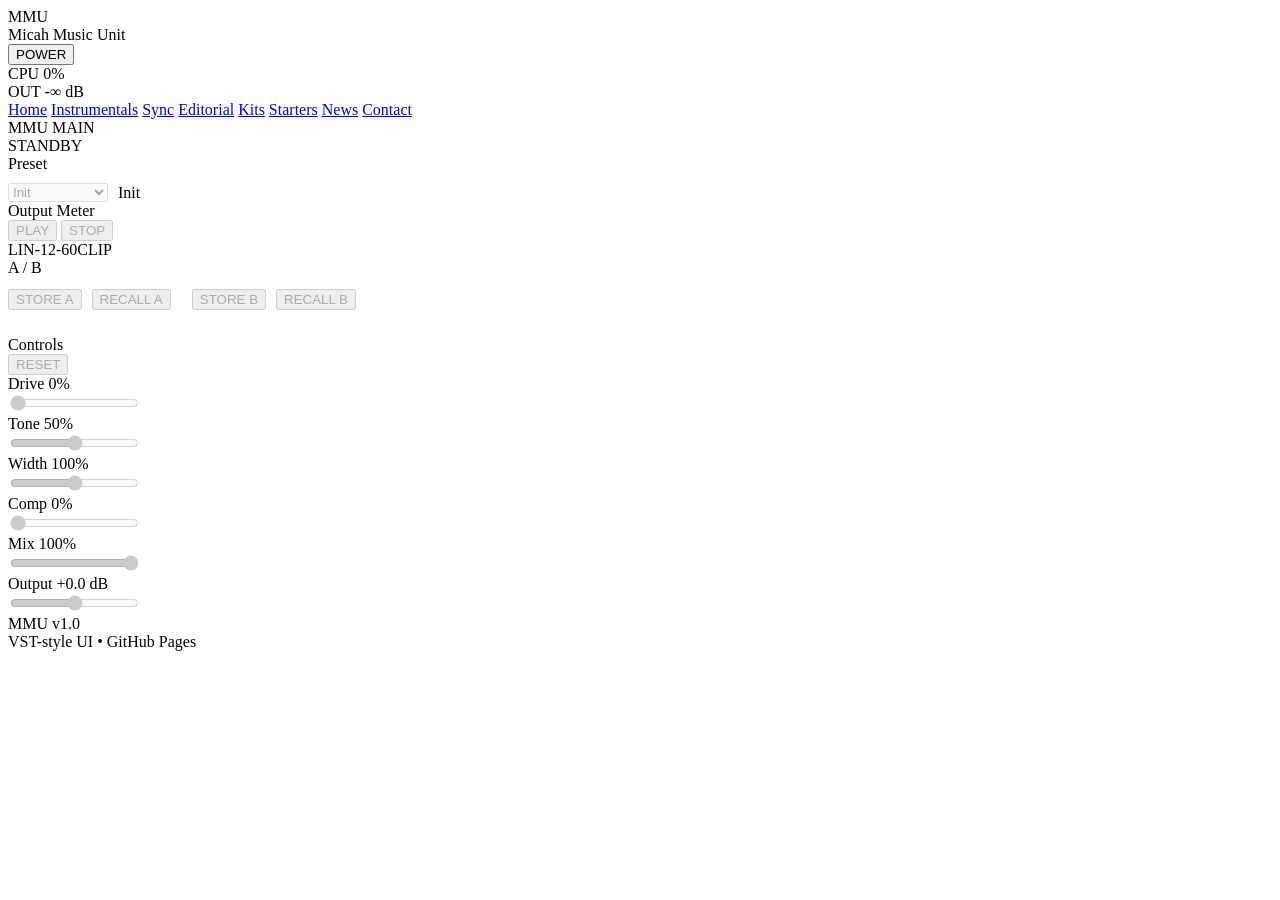
==== commit df9bf81a: "Update index.html" ====
--- a/index.html
+++ b/index.html
@@ -3,234 +3,177 @@
 <head>
   <meta charset="utf-8" />
   <meta name="viewport" content="width=device-width, initial-scale=1" />
-  <title>MMU — Creative Ecosystem</title>
-  <meta name="description" content="MMU: instrumentals, sync-ready assets, editorial, drum kits, song starters, and a live news board." />
-  <link rel="stylesheet" href="assets/styles.css?v=100" />
+  <title>MMU</title>
+  <meta name="description" content="MMU — VST-style homepage UI." />
+  <link rel="stylesheet" href="assets/styles.css" />
+  <script src="assets/mm.js" defer></script>
 </head>
+<body>
+  <main class="mmu" id="mmu" data-power="off">
+    <header class="mmu__top">
+      <div class="brand">
+        <div class="brand__mark" aria-hidden="true"></div>
+        <div class="brand__text">
+          <div class="brand__name">MMU</div>
+          <div class="brand__tag">Micah Music Unit</div>
+        </div>
+      </div>
 
-<body>
-  <div class="page">
-    <div class="vst" role="application" aria-label="MMU plugin interface">
+      <div class="topbar">
+        <div class="topbar__group">
+          <button class="btn btn--power" type="button" data-action="power" aria-pressed="false">
+            <span class="led" aria-hidden="true"></span>
+            POWER
+          </button>
 
-      <!-- TOP BAR -->
-      <header class="vst-top">
-        <div class="brand">
-          <div class="brandmark" aria-hidden="true"></div>
-          <div class="brandtext">
-            <div class="name">MMU</div>
-            <div class="meta">Creative Ecosystem • v0.1 • GitHub Pages</div>
+          <div class="pill">
+            <span class="pill__label">CPU</span>
+            <span class="pill__value" data-readout="cpu">0%</span>
+          </div>
+
+          <div class="pill">
+            <span class="pill__label">OUT</span>
+            <span class="pill__value" data-readout="out">-∞ dB</span>
           </div>
         </div>
 
-        <nav class="top-actions" aria-label="Top actions">
-          <a class="chip" href="news.html">Updates</a>
-          <a class="chip" href="contact.html">Licensing</a>
-          <button class="chip power" type="button" aria-label="Power">⏻</button>
+        <nav class="nav" aria-label="MMU pages">
+          <a class="nav__link" href="index.html">Home</a>
+          <a class="nav__link" href="instrumentals.html">Instrumentals</a>
+          <a class="nav__link" href="sync.html">Sync</a>
+          <a class="nav__link" href="books.html">Editorial</a>
+          <a class="nav__link" href="kits.html">Kits</a>
+          <a class="nav__link" href="starters.html">Starters</a>
+          <a class="nav__link" href="news.html">News</a>
+          <a class="nav__link" href="contact.html">Contact</a>
         </nav>
-      </header>
+      </div>
+    </header>
 
-      <!-- BODY -->
-      <div class="vst-body">
+    <section class="mmu__panel">
+      <!-- LEFT: screen -->
+      <section class="card">
+        <div class="card__glass">
+          <div class="row">
+            <div class="title">MMU MAIN</div>
+            <div class="status">
+              <span class="statusdot" aria-hidden="true"></span>
+              <span data-readout="status">STANDBY</span>
+            </div>
+          </div>
 
-        <!-- LEFT: BROWSER -->
-        <aside class="browser">
-          <div class="panel-title">BROWSER</div>
-
-          <a class="preset" href="instrumentals.html">
-            <div class="row">
-              <strong>Instrumentals</strong>
-              <span class="tag">leases + exclusives</span>
-            </div>
-          </a>
-
-          <a class="preset" href="sync.html">
-            <div class="row">
-              <strong>Sync</strong>
-              <span class="tag">license-ready</span>
-            </div>
-          </a>
-
-          <a class="preset" href="books.html">
-            <div class="row">
-              <strong>Editorial</strong>
-              <span class="tag">ideas + lifestyle</span>
-            </div>
-          </a>
-
-          <a class="preset" href="kits.html">
-            <div class="row">
-              <strong>Drum Kits</strong>
-              <span class="tag">tools</span>
-            </div>
-          </a>
-
-          <a class="preset" href="starters.html">
-            <div class="row">
-              <strong>Song Starters</strong>
-              <span class="tag">hooks + beds</span>
-            </div>
-          </a>
-
-          <a class="preset" href="news.html">
-            <div class="row">
-              <strong>News Board</strong>
-              <span class="tag">announcements</span>
-            </div>
-          </a>
-        </aside>
-
-        <!-- CENTER: SCREEN -->
-        <main class="display">
-          <section class="screen">
-            <div class="screen-header">
-              <span class="lcd-pill">MMU INTERFACE</span>
-              <span class="lcd-small">SYS: ONLINE • LAT: 12ms</span>
+          <div class="content">
+            <div class="block">
+              <div class="label">Preset</div>
+              <div style="display:flex; gap:10px; margin-top:10px; align-items:center;">
+                <select class="select" data-control="preset" disabled>
+                  <option value="init">Init</option>
+                  <option value="warm">Warm Tape</option>
+                  <option value="punch">Punch Comp</option>
+                  <option value="wide">Wide Air</option>
+                  <option value="club">Club Smash</option>
+                </select>
+                <div class="readout" data-readout="presetName">Init</div>
+              </div>
             </div>
 
-            <h1>Create. License. Build.</h1>
+            <div class="block">
+              <div class="meters__head">
+                <div class="label">Output Meter</div>
+                <div class="transport">
+                  <button class="btn btn--small" type="button" data-action="play" disabled>PLAY</button>
+                  <button class="btn btn--small" type="button" data-action="stop" disabled>STOP</button>
+                </div>
+              </div>
 
-            <p class="lead">
-              MMU is a creator-facing ecosystem for music, sync assets, tools, editorial work, and creative drops —
-              designed for collaborators, artists, filmmakers, and builders.
-            </p>
+              <div class="meter" role="img" aria-label="Animated level meter">
+                <div class="meter__rail"><div class="meter__fill" data-meter="l"></div></div>
+                <div class="meter__rail"><div class="meter__fill" data-meter="r"></div></div>
+              </div>
 
-            <div class="cta">
-              <a class="btn primary" href="instrumentals.html">Open Instrumentals</a>
-              <a class="btn" href="sync.html">Open Sync Catalog</a>
-              <a class="btn" href="news.html">What’s New</a>
+              <div class="legend"><span>LIN</span><span>-12</span><span>-6</span><span>0</span><span>CLIP</span></div>
             </div>
 
-            <div class="rack">
-              <article class="module">
-                <div class="module-top">
-                  <h3>Instrumentals</h3>
-                  <span class="mini-led"></span>
-                </div>
-                <p>Clean packs + exclusives. Session-ready.</p>
-                <div class="mini">
-                  <a href="instrumentals.html">Browse</a>
-                  <a href="contact.html">Custom</a>
-                </div>
-              </article>
+            <div class="block">
+              <div class="label">A / B</div>
+              <div style="display:flex; gap:10px; flex-wrap:wrap; margin-top:10px; align-items:center;">
+                <button class="btn" type="button" data-action="storeA" disabled>STORE A</button>
+                <button class="btn" type="button" data-action="recallA" disabled>RECALL A</button>
+                <span style="width:1px; height:24px; background:rgba(255,255,255,.10);"></span>
+                <button class="btn" type="button" data-action="storeB" disabled>STORE B</button>
+                <button class="btn" type="button" data-action="recallB" disabled>RECALL B</button>
+              </div>
+              <div style="margin-top:10px; color:rgba(255,255,255,.55); font-size:12px;" data-readout="hint">
+                Power on to enable controls.
+              </div>
+            </div>
+          </div>
+        </div>
+      </section>
 
-              <article class="module">
-                <div class="module-top">
-                  <h3>Sync</h3>
-                  <span class="mini-led"></span>
-                </div>
-                <p>Fast clearance. Clean deliverables.</p>
-                <div class="mini">
-                  <a href="sync.html">Browse</a>
-                  <a href="contact.html">License</a>
-                </div>
-              </article>
+      <!-- RIGHT: controls -->
+      <section class="card controls">
+        <div class="controls__header">
+          <div class="label">Controls</div>
+          <button class="btn btn--ghost" type="button" data-action="reset" disabled>RESET</button>
+        </div>
 
-              <article class="module">
-                <div class="module-top">
-                  <h3>Editorial</h3>
-                  <span class="mini-led"></span>
-                </div>
-                <p>Articles, lesson plans, philosophy, lifestyle.</p>
-                <div class="mini">
-                  <a href="books.html">Open</a>
-                  <a href="contact.html">Pitch</a>
-                </div>
-              </article>
-
-              <article class="module">
-                <div class="module-top">
-                  <h3>Tools</h3>
-                  <span class="mini-led"></span>
-                </div>
-                <p>Drum kits + song starters to move fast.</p>
-                <div class="mini">
-                  <a href="kits.html">Kits</a>
-                  <a href="starters.html">Starters</a>
-                </div>
-              </article>
+        <div class="grid">
+          <div class="control">
+            <div class="control__top">
+              <span class="control__name">Drive</span>
+              <span class="control__value" data-readout="drive">0%</span>
             </div>
-          </section>
-        </main>
-
-        <!-- RIGHT: CONTROL RACK -->
-        <aside class="controls">
-          <div class="panel-title">CONTROL RACK</div>
-
-          <div class="control">
-            <div class="control-top">
-              <span>Mood</span><span class="readout">Cinematic</span>
-            </div>
-            <input type="range" min="0" max="100" value="62" />
+            <input class="slider" type="range" min="0" max="100" value="0" step="1" data-control="drive" disabled />
           </div>
 
           <div class="control">
-            <div class="control-top">
-              <span>BPM</span><span class="readout">140</span>
+            <div class="control__top">
+              <span class="control__name">Tone</span>
+              <span class="control__value" data-readout="tone">50%</span>
             </div>
-            <input type="range" min="60" max="200" value="140" />
+            <input class="slider" type="range" min="0" max="100" value="50" step="1" data-control="tone" disabled />
           </div>
 
           <div class="control">
-            <div class="control-top">
-              <span>Key</span><span class="readout">F#</span>
+            <div class="control__top">
+              <span class="control__name">Width</span>
+              <span class="control__value" data-readout="width">100%</span>
             </div>
-            <input type="range" min="0" max="11" value="6" />
+            <input class="slider" type="range" min="0" max="200" value="100" step="1" data-control="width" disabled />
           </div>
 
           <div class="control">
-            <div class="control-top">
-              <span>Usage</span><span class="readout">Sync</span>
+            <div class="control__top">
+              <span class="control__name">Comp</span>
+              <span class="control__value" data-readout="comp">0%</span>
             </div>
-            <input type="range" min="0" max="100" value="78" />
+            <input class="slider" type="range" min="0" max="100" value="0" step="1" data-control="comp" disabled />
           </div>
 
           <div class="control">
-            <div class="control-top">
-              <span>Quick Action</span><span class="readout">Request</span>
+            <div class="control__top">
+              <span class="control__name">Mix</span>
+              <span class="control__value" data-readout="mix">100%</span>
             </div>
-            <div class="quick">
-              <a class="btn primary small" href="contact.html">Send Brief</a>
-              <a class="btn small" href="sync.html">Find Track</a>
+            <input class="slider" type="range" min="0" max="100" value="100" step="1" data-control="mix" disabled />
+          </div>
+
+          <div class="control">
+            <div class="control__top">
+              <span class="control__name">Output</span>
+              <span class="control__value" data-readout="output">+0.0 dB</span>
             </div>
+            <input class="slider" type="range" min="-12" max="12" value="0" step="0.5" data-control="output" disabled />
           </div>
-        </aside>
-
-      </div>
-
-      <!-- TRANSPORT -->
-      <footer class="transport" aria-label="Transport">
-        <div class="transport-left">
-          <button class="tbtn" type="button" aria-label="Previous">⏮</button>
-          <button class="tbtn" type="button" aria-label="Play">▶</button>
-          <button class="tbtn" type="button" aria-label="Stop">■</button>
-          <button class="tbtn" type="button" aria-label="A/B">A/B</button>
         </div>
 
-        <div class="meter" aria-hidden="true">
-          <span></span>
+        <div class="footer">
+          <div>MMU v1.0</div>
+          <div class="dim">VST-style UI • GitHub Pages</div>
         </div>
-
-        <div class="transport-right">
-          <span class="lcd-small">Output</span>
-          <span class="outdb">-6.0 dB</span>
-        </div>
-      </footer>
-
-    </div>
-  </div>
-
-  <script>
-    // tiny animated meter just for life
-    (function(){
-      const bar = document.querySelector('.meter span');
-      if(!bar) return;
-      let t = 0;
-      setInterval(() => {
-        t += 0.12;
-        const v = 20 + Math.floor((Math.sin(t) * 0.5 + 0.5) * 75); // 20..95
-        bar.style.width = v + '%';
-      }, 60);
-    })();
-  </script>
+      </section>
+    </section>
+  </main>
 </body>
 </html>
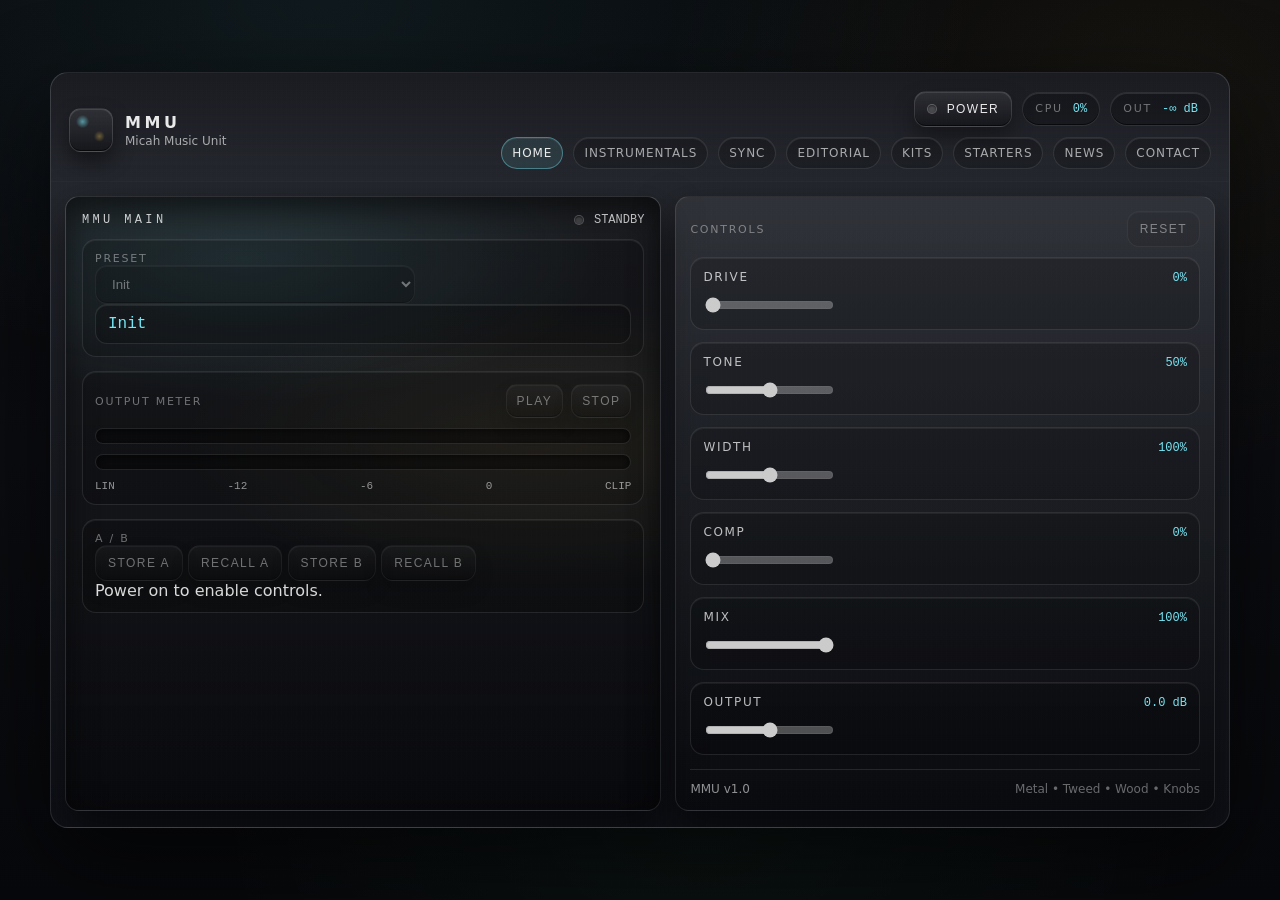
==== commit f87d9937: "Update index.html" ====
--- a/index.html
+++ b/index.html
@@ -41,7 +41,7 @@
           <a class="nav__link" href="index.html">Home</a>
           <a class="nav__link" href="instrumentals.html">Instrumentals</a>
           <a class="nav__link" href="sync.html">Sync</a>
-          <a class="nav__link" href="books.html">Editorial</a>
+          <a class="nav__link" href="editorial.html">Editorial</a>
           <a class="nav__link" href="kits.html">Kits</a>
           <a class="nav__link" href="starters.html">Starters</a>
           <a class="nav__link" href="news.html">News</a>
@@ -52,7 +52,7 @@
 
     <section class="mmu__panel">
       <!-- LEFT: screen -->
-      <section class="card">
+      <section class="card card--tweed">
         <div class="card__glass">
           <div class="row">
             <div class="title">MMU MAIN</div>
@@ -63,9 +63,9 @@
           </div>
 
           <div class="content">
-            <div class="block">
+            <div class="block block--metal">
               <div class="label">Preset</div>
-              <div style="display:flex; gap:10px; margin-top:10px; align-items:center;">
+              <div class="presetbar">
                 <select class="select" data-control="preset" disabled>
                   <option value="init">Init</option>
                   <option value="warm">Warm Tape</option>
@@ -77,7 +77,7 @@
               </div>
             </div>
 
-            <div class="block">
+            <div class="block block--tweed">
               <div class="meters__head">
                 <div class="label">Output Meter</div>
                 <div class="transport">
@@ -94,83 +94,117 @@
               <div class="legend"><span>LIN</span><span>-12</span><span>-6</span><span>0</span><span>CLIP</span></div>
             </div>
 
-            <div class="block">
+            <div class="block block--metal">
               <div class="label">A / B</div>
-              <div style="display:flex; gap:10px; flex-wrap:wrap; margin-top:10px; align-items:center;">
+              <div class="abrow">
                 <button class="btn" type="button" data-action="storeA" disabled>STORE A</button>
                 <button class="btn" type="button" data-action="recallA" disabled>RECALL A</button>
-                <span style="width:1px; height:24px; background:rgba(255,255,255,.10);"></span>
+                <span class="vdiv" aria-hidden="true"></span>
                 <button class="btn" type="button" data-action="storeB" disabled>STORE B</button>
                 <button class="btn" type="button" data-action="recallB" disabled>RECALL B</button>
               </div>
-              <div style="margin-top:10px; color:rgba(255,255,255,.55); font-size:12px;" data-readout="hint">
-                Power on to enable controls.
-              </div>
+              <div class="hint" data-readout="hint">Power on to enable controls.</div>
             </div>
           </div>
         </div>
       </section>
 
       <!-- RIGHT: controls -->
-      <section class="card controls">
+      <section class="card controls card--metal">
         <div class="controls__header">
           <div class="label">Controls</div>
           <button class="btn btn--ghost" type="button" data-action="reset" disabled>RESET</button>
         </div>
 
-        <div class="grid">
-          <div class="control">
+        <div class="grid grid--knobs">
+          <!-- DRIVE -->
+          <div class="control control--knob">
             <div class="control__top">
               <span class="control__name">Drive</span>
               <span class="control__value" data-readout="drive">0%</span>
             </div>
-            <input class="slider" type="range" min="0" max="100" value="0" step="1" data-control="drive" disabled />
-          </div>
-
-          <div class="control">
+            <div class="knobrow">
+              <div class="knob" tabindex="0" role="slider"
+                   aria-label="Drive" aria-valuemin="0" aria-valuemax="100" aria-valuenow="0"
+                   data-control="drive" data-min="0" data-max="100" data-step="1" data-unit="%"></div>
+              <input class="knob__input" type="range" min="0" max="100" step="1" value="0" data-control-input="drive" disabled />
+            </div>
+          </div>
+
+          <!-- TONE -->
+          <div class="control control--knob">
             <div class="control__top">
               <span class="control__name">Tone</span>
               <span class="control__value" data-readout="tone">50%</span>
             </div>
-            <input class="slider" type="range" min="0" max="100" value="50" step="1" data-control="tone" disabled />
-          </div>
-
-          <div class="control">
+            <div class="knobrow">
+              <div class="knob" tabindex="0" role="slider"
+                   aria-label="Tone" aria-valuemin="0" aria-valuemax="100" aria-valuenow="50"
+                   data-control="tone" data-min="0" data-max="100" data-step="1" data-unit="%"></div>
+              <input class="knob__input" type="range" min="0" max="100" step="1" value="50" data-control-input="tone" disabled />
+            </div>
+          </div>
+
+          <!-- WIDTH -->
+          <div class="control control--knob">
             <div class="control__top">
               <span class="control__name">Width</span>
               <span class="control__value" data-readout="width">100%</span>
             </div>
-            <input class="slider" type="range" min="0" max="200" value="100" step="1" data-control="width" disabled />
-          </div>
-
-          <div class="control">
+            <div class="knobrow">
+              <div class="knob" tabindex="0" role="slider"
+                   aria-label="Width" aria-valuemin="0" aria-valuemax="200" aria-valuenow="100"
+                   data-control="width" data-min="0" data-max="200" data-step="1" data-unit="%"></div>
+              <input class="knob__input" type="range" min="0" max="200" step="1" value="100" data-control-input="width" disabled />
+            </div>
+          </div>
+
+          <!-- COMP -->
+          <div class="control control--knob">
             <div class="control__top">
               <span class="control__name">Comp</span>
               <span class="control__value" data-readout="comp">0%</span>
             </div>
-            <input class="slider" type="range" min="0" max="100" value="0" step="1" data-control="comp" disabled />
-          </div>
-
-          <div class="control">
+            <div class="knobrow">
+              <div class="knob" tabindex="0" role="slider"
+                   aria-label="Comp" aria-valuemin="0" aria-valuemax="100" aria-valuenow="0"
+                   data-control="comp" data-min="0" data-max="100" data-step="1" data-unit="%"></div>
+              <input class="knob__input" type="range" min="0" max="100" step="1" value="0" data-control-input="comp" disabled />
+            </div>
+          </div>
+
+          <!-- MIX -->
+          <div class="control control--knob">
             <div class="control__top">
               <span class="control__name">Mix</span>
               <span class="control__value" data-readout="mix">100%</span>
             </div>
-            <input class="slider" type="range" min="0" max="100" value="100" step="1" data-control="mix" disabled />
-          </div>
-
-          <div class="control">
+            <div class="knobrow">
+              <div class="knob" tabindex="0" role="slider"
+                   aria-label="Mix" aria-valuemin="0" aria-valuemax="100" aria-valuenow="100"
+                   data-control="mix" data-min="0" data-max="100" data-step="1" data-unit="%"></div>
+              <input class="knob__input" type="range" min="0" max="100" step="1" value="100" data-control-input="mix" disabled />
+            </div>
+          </div>
+
+          <!-- OUTPUT -->
+          <div class="control control--knob">
             <div class="control__top">
               <span class="control__name">Output</span>
               <span class="control__value" data-readout="output">+0.0 dB</span>
             </div>
-            <input class="slider" type="range" min="-12" max="12" value="0" step="0.5" data-control="output" disabled />
+            <div class="knobrow">
+              <div class="knob knob--db" tabindex="0" role="slider"
+                   aria-label="Output" aria-valuemin="-12" aria-valuemax="12" aria-valuenow="0"
+                   data-control="output" data-min="-12" data-max="12" data-step="0.5" data-unit="dB"></div>
+              <input class="knob__input" type="range" min="-12" max="12" step="0.5" value="0" data-control-input="output" disabled />
+            </div>
           </div>
         </div>
 
         <div class="footer">
           <div>MMU v1.0</div>
-          <div class="dim">VST-style UI • GitHub Pages</div>
+          <div class="dim">Metal • Tweed • Wood • Knobs</div>
         </div>
       </section>
     </section>
--- a/assets/styles.css
+++ b/assets/styles.css
@@ -0,0 +1,351 @@
+:root{
+  --bg:#0b0c10;
+  --metal1:#1a1d25;
+  --metal2:#0e1016;
+  --line:rgba(255,255,255,.08);
+  --text:rgba(255,255,255,.90);
+  --muted:rgba(255,255,255,.62);
+  --dim:rgba(255,255,255,.40);
+  --accent:#7cf0ff;
+  --good:#64ff9a;
+  --warn:#ffcf5a;
+  --bad:#ff4d6d;
+
+  --radius:18px;
+  --radius2:14px;
+
+  --shadow1:0 30px 90px rgba(0,0,0,.55);
+  --shadow2:0 18px 40px rgba(0,0,0,.55);
+  --inset:inset 0 1px 0 rgba(255,255,255,.10), inset 0 -1px 0 rgba(0,0,0,.65);
+  --inset2:inset 0 10px 30px rgba(0,0,0,.55);
+
+  --font:ui-sans-serif,system-ui,-apple-system,Segoe UI,Roboto,Helvetica,Arial;
+  --mono:ui-monospace,SFMono-Regular,Menlo,Monaco,Consolas,"Liberation Mono","Courier New",monospace;
+}
+
+*{box-sizing:border-box}
+html,body{height:100%}
+body{
+  margin:0;
+  font-family:var(--font);
+  background:
+    radial-gradient(1200px 700px at 25% 0%, rgba(124,240,255,.08), transparent 55%),
+    radial-gradient(900px 700px at 90% 10%, rgba(255,207,90,.06), transparent 55%),
+    radial-gradient(900px 700px at 55% 90%, rgba(100,255,154,.04), transparent 55%),
+    linear-gradient(180deg,#07080b 0%,#0b0c10 50%,#07080b 100%);
+  color:var(--text);
+  display:flex;
+  justify-content:center;
+  align-items:center;
+  padding:24px;
+}
+
+.mmu{
+  width:min(1180px,100%);
+  border-radius:var(--radius);
+  background:
+    linear-gradient(180deg, rgba(255,255,255,.06), rgba(255,255,255,0)),
+    linear-gradient(180deg, var(--metal1), var(--metal2));
+  box-shadow:var(--shadow1);
+  border:1px solid rgba(255,255,255,.10);
+  overflow:hidden;
+  position:relative;
+}
+
+.mmu::before{
+  content:"";
+  position:absolute; inset:0;
+  background:repeating-linear-gradient(
+    90deg,
+    rgba(255,255,255,.025) 0px,
+    rgba(255,255,255,.025) 1px,
+    rgba(0,0,0,0) 2px,
+    rgba(0,0,0,0) 5px
+  );
+  opacity:.25;
+  pointer-events:none;
+  mix-blend-mode:overlay;
+}
+
+.mmu__top{
+  display:flex;
+  gap:18px;
+  align-items:center;
+  justify-content:space-between;
+  padding:18px 18px 12px;
+  border-bottom:1px solid var(--line);
+  background:linear-gradient(180deg, rgba(0,0,0,.35), rgba(0,0,0,0));
+}
+
+.brand{display:flex; gap:12px; align-items:center}
+.brand__mark{
+  width:44px; height:44px; border-radius:12px;
+  background:
+    radial-gradient(12px 12px at 30% 30%, rgba(124,240,255,.55), transparent 55%),
+    radial-gradient(10px 10px at 70% 65%, rgba(255,207,90,.35), transparent 55%),
+    linear-gradient(180deg, rgba(255,255,255,.08), rgba(0,0,0,.35));
+  border:1px solid rgba(255,255,255,.14);
+  box-shadow:var(--inset), 0 10px 20px rgba(0,0,0,.45);
+}
+.brand__name{font-weight:800; letter-spacing:.22em}
+.brand__tag{color:var(--muted); font-size:12px; margin-top:2px}
+
+.topbar{display:flex; flex-direction:column; gap:10px; align-items:flex-end}
+.topbar__group{display:flex; gap:10px; align-items:center; flex-wrap:wrap; justify-content:flex-end}
+
+.nav{
+  display:flex; gap:10px; flex-wrap:wrap; justify-content:flex-end;
+}
+.nav__link{
+  font-size:12px;
+  letter-spacing:.08em;
+  text-transform:uppercase;
+  color:var(--muted);
+  text-decoration:none;
+  padding:8px 10px;
+  border-radius:999px;
+  border:1px solid rgba(255,255,255,.10);
+  background:rgba(0,0,0,.18);
+  box-shadow:inset 0 1px 0 rgba(255,255,255,.08);
+  transition:transform .12s ease, color .12s ease, border-color .12s ease;
+}
+.nav__link:hover{transform:translateY(-1px); color:var(--text); border-color:rgba(255,255,255,.18)}
+.nav__link.is-active{
+  color:var(--text);
+  border-color:rgba(124,240,255,.38);
+  background:rgba(124,240,255,.10);
+}
+
+.pill{
+  display:flex; align-items:baseline; gap:10px;
+  padding:9px 12px;
+  border-radius:999px;
+  border:1px solid rgba(255,255,255,.10);
+  background:rgba(0,0,0,.22);
+  box-shadow:var(--inset);
+}
+.pill__label{font-size:11px; color:var(--dim); letter-spacing:.16em}
+.pill__value{font-family:var(--mono); font-size:12px; color:rgba(124,240,255,.95)}
+
+.btn{
+  appearance:none;
+  border:1px solid rgba(255,255,255,.12);
+  background:linear-gradient(180deg, rgba(255,255,255,.08), rgba(0,0,0,.30));
+  color:var(--text);
+  border-radius:12px;
+  padding:10px 12px;
+  cursor:pointer;
+  box-shadow:var(--inset), 0 10px 20px rgba(0,0,0,.35);
+  font-size:12px;
+  letter-spacing:.12em;
+  text-transform:uppercase;
+  transition:transform .12s ease, border-color .12s ease, opacity .12s ease;
+}
+.btn:hover{transform:translateY(-1px); border-color:rgba(255,255,255,.18)}
+.btn:active{transform:translateY(0)}
+.btn:disabled{opacity:.45; cursor:not-allowed; transform:none}
+.btn--small{padding:9px 10px; border-radius:11px}
+.btn--ghost{background:rgba(0,0,0,.15); box-shadow:inset 0 1px 0 rgba(255,255,255,.06)}
+.btn--power{display:flex; gap:10px; align-items:center}
+
+.led{
+  width:10px; height:10px; border-radius:999px;
+  background:rgba(255,255,255,.18);
+  box-shadow:inset 0 1px 2px rgba(0,0,0,.55);
+  border:1px solid rgba(255,255,255,.12);
+}
+.mmu[data-power="on"] .btn--power .led{
+  background:radial-gradient(circle at 30% 30%, rgba(255,255,255,.9), rgba(124,240,255,.85) 35%, rgba(124,240,255,.25) 70%, rgba(0,0,0,0) 72%);
+  box-shadow:0 0 18px rgba(124,240,255,.35), inset 0 1px 2px rgba(0,0,0,.45);
+  border-color:rgba(124,240,255,.35);
+}
+
+.mmu__panel{
+  display:grid;
+  grid-template-columns: 1.05fr .95fr;
+  gap:14px;
+  padding:14px 14px 16px;
+}
+
+.card{
+  border-radius:var(--radius2);
+  border:1px solid rgba(255,255,255,.10);
+  background:linear-gradient(180deg, rgba(255,255,255,.06), rgba(0,0,0,.35));
+  box-shadow:var(--shadow2);
+  overflow:hidden;
+}
+
+.card__glass{
+  padding:16px;
+  background:
+    radial-gradient(600px 240px at 30% 10%, rgba(124,240,255,.12), transparent 60%),
+    radial-gradient(600px 240px at 80% 40%, rgba(255,207,90,.08), transparent 60%),
+    linear-gradient(180deg, rgba(0,0,0,.45), rgba(0,0,0,.15));
+  box-shadow:var(--inset2);
+  height:100%;
+}
+
+.label{
+  font-size:11px;
+  letter-spacing:.16em;
+  text-transform:uppercase;
+  color:var(--dim);
+}
+.row{
+  display:flex;
+  justify-content:space-between;
+  align-items:center;
+  margin-bottom:12px;
+}
+.title{
+  font-family:var(--mono);
+  letter-spacing:.28em;
+  font-size:12px;
+  color:rgba(255,255,255,.78);
+}
+.status{
+  display:flex; gap:10px; align-items:center;
+  font-family:var(--mono);
+  font-size:12px;
+  color:rgba(255,255,255,.72);
+}
+.statusdot{
+  width:10px; height:10px; border-radius:999px;
+  background:rgba(255,255,255,.16);
+  border:1px solid rgba(255,255,255,.10);
+  box-shadow:inset 0 1px 2px rgba(0,0,0,.65);
+}
+.mmu[data-power="on"] .statusdot{
+  background:radial-gradient(circle at 30% 30%, rgba(255,255,255,.9), rgba(100,255,154,.85) 35%, rgba(100,255,154,.20) 70%, rgba(0,0,0,0) 72%);
+  border-color:rgba(100,255,154,.35);
+  box-shadow:0 0 16px rgba(100,255,154,.22), inset 0 1px 2px rgba(0,0,0,.55);
+}
+
+.content{display:flex; flex-direction:column; gap:14px}
+
+.select{
+  width:min(320px,60%);
+  padding:10px 12px;
+  border-radius:12px;
+  border:1px solid rgba(255,255,255,.12);
+  background:rgba(0,0,0,.28);
+  color:rgba(255,255,255,.85);
+  box-shadow:var(--inset);
+  outline:none;
+}
+.select:disabled{opacity:.45}
+
+.readout{
+  flex:1;
+  font-family:var(--mono);
+  color:rgba(124,240,255,.95);
+  border:1px solid rgba(255,255,255,.10);
+  background:rgba(0,0,0,.20);
+  padding:10px 12px;
+  border-radius:12px;
+  box-shadow:inset 0 1px 0 rgba(255,255,255,.08);
+  white-space:nowrap;
+  overflow:hidden;
+  text-overflow:ellipsis;
+}
+
+.block{
+  border:1px solid rgba(255,255,255,.10);
+  border-radius:14px;
+  padding:12px;
+  background:rgba(0,0,0,.16);
+  box-shadow:inset 0 1px 0 rgba(255,255,255,.06);
+}
+
+.meters__head{display:flex; align-items:center; justify-content:space-between; margin-bottom:10px}
+.transport{display:flex; gap:8px; align-items:center}
+
+.meter{display:grid; gap:10px}
+.meter__rail{
+  height:16px; border-radius:999px;
+  border:1px solid rgba(255,255,255,.10);
+  background:rgba(0,0,0,.38);
+  box-shadow:inset 0 2px 8px rgba(0,0,0,.55);
+  overflow:hidden;
+}
+.meter__fill{
+  height:100%; width:0%;
+  background:linear-gradient(90deg,
+    rgba(100,255,154,.85) 0%,
+    rgba(124,240,255,.85) 55%,
+    rgba(255,207,90,.85) 82%,
+    rgba(255,77,109,.85) 100%);
+  box-shadow:0 0 18px rgba(124,240,255,.18);
+  transition:width .08s linear;
+}
+.legend{
+  margin-top:10px;
+  display:flex; justify-content:space-between;
+  font-family:var(--mono);
+  font-size:11px;
+  color:rgba(255,255,255,.55);
+}
+
+.controls{padding:14px}
+.controls__header{display:flex; justify-content:space-between; align-items:center; margin-bottom:10px}
+.grid{display:grid; grid-template-columns:1fr; gap:12px}
+
+.control{
+  padding:12px;
+  border-radius:14px;
+  border:1px solid rgba(255,255,255,.10);
+  background:rgba(0,0,0,.16);
+  box-shadow:inset 0 1px 0 rgba(255,255,255,.06);
+}
+.control__top{display:flex; justify-content:space-between; align-items:baseline; margin-bottom:10px}
+.control__name{
+  font-size:12px;
+  letter-spacing:.14em;
+  text-transform:uppercase;
+  color:rgba(255,255,255,.72);
+}
+.control__value{font-family:var(--mono); color:rgba(124,240,255,.95); font-size:12px}
+
+.slider{
+  width:100%;
+  appearance:none;
+  height:10px;
+  border-radius:999px;
+  background:rgba(0,0,0,.40);
+  border:1px solid rgba(255,255,255,.10);
+  box-shadow:inset 0 2px 8px rgba(0,0,0,.55);
+  outline:none;
+}
+.slider::-webkit-slider-thumb{
+  appearance:none;
+  width:22px; height:22px;
+  border-radius:999px;
+  border:1px solid rgba(255,255,255,.18);
+  background:
+    radial-gradient(circle at 30% 30%, rgba(255,255,255,.55), rgba(255,255,255,.12) 55%, rgba(0,0,0,.25) 75%),
+    linear-gradient(180deg, rgba(255,255,255,.08), rgba(0,0,0,.25));
+  box-shadow:0 8px 18px rgba(0,0,0,.45), inset 0 1px 0 rgba(255,255,255,.16);
+}
+.slider:disabled{opacity:.45}
+
+.footer{
+  margin-top:14px;
+  padding-top:12px;
+  border-top:1px solid rgba(255,255,255,.10);
+  display:flex;
+  justify-content:space-between;
+  gap:12px;
+  color:rgba(255,255,255,.55);
+  font-size:12px;
+}
+.footer .dim{opacity:.7}
+
+.mmu[data-power="off"] .meter__fill{width:0% !important; box-shadow:none}
+
+@media (max-width:980px){
+  body{padding:16px}
+  .mmu__panel{grid-template-columns:1fr}
+  .topbar{align-items:flex-start}
+  .nav{justify-content:flex-start}
+  .topbar__group{justify-content:flex-start}
+}
